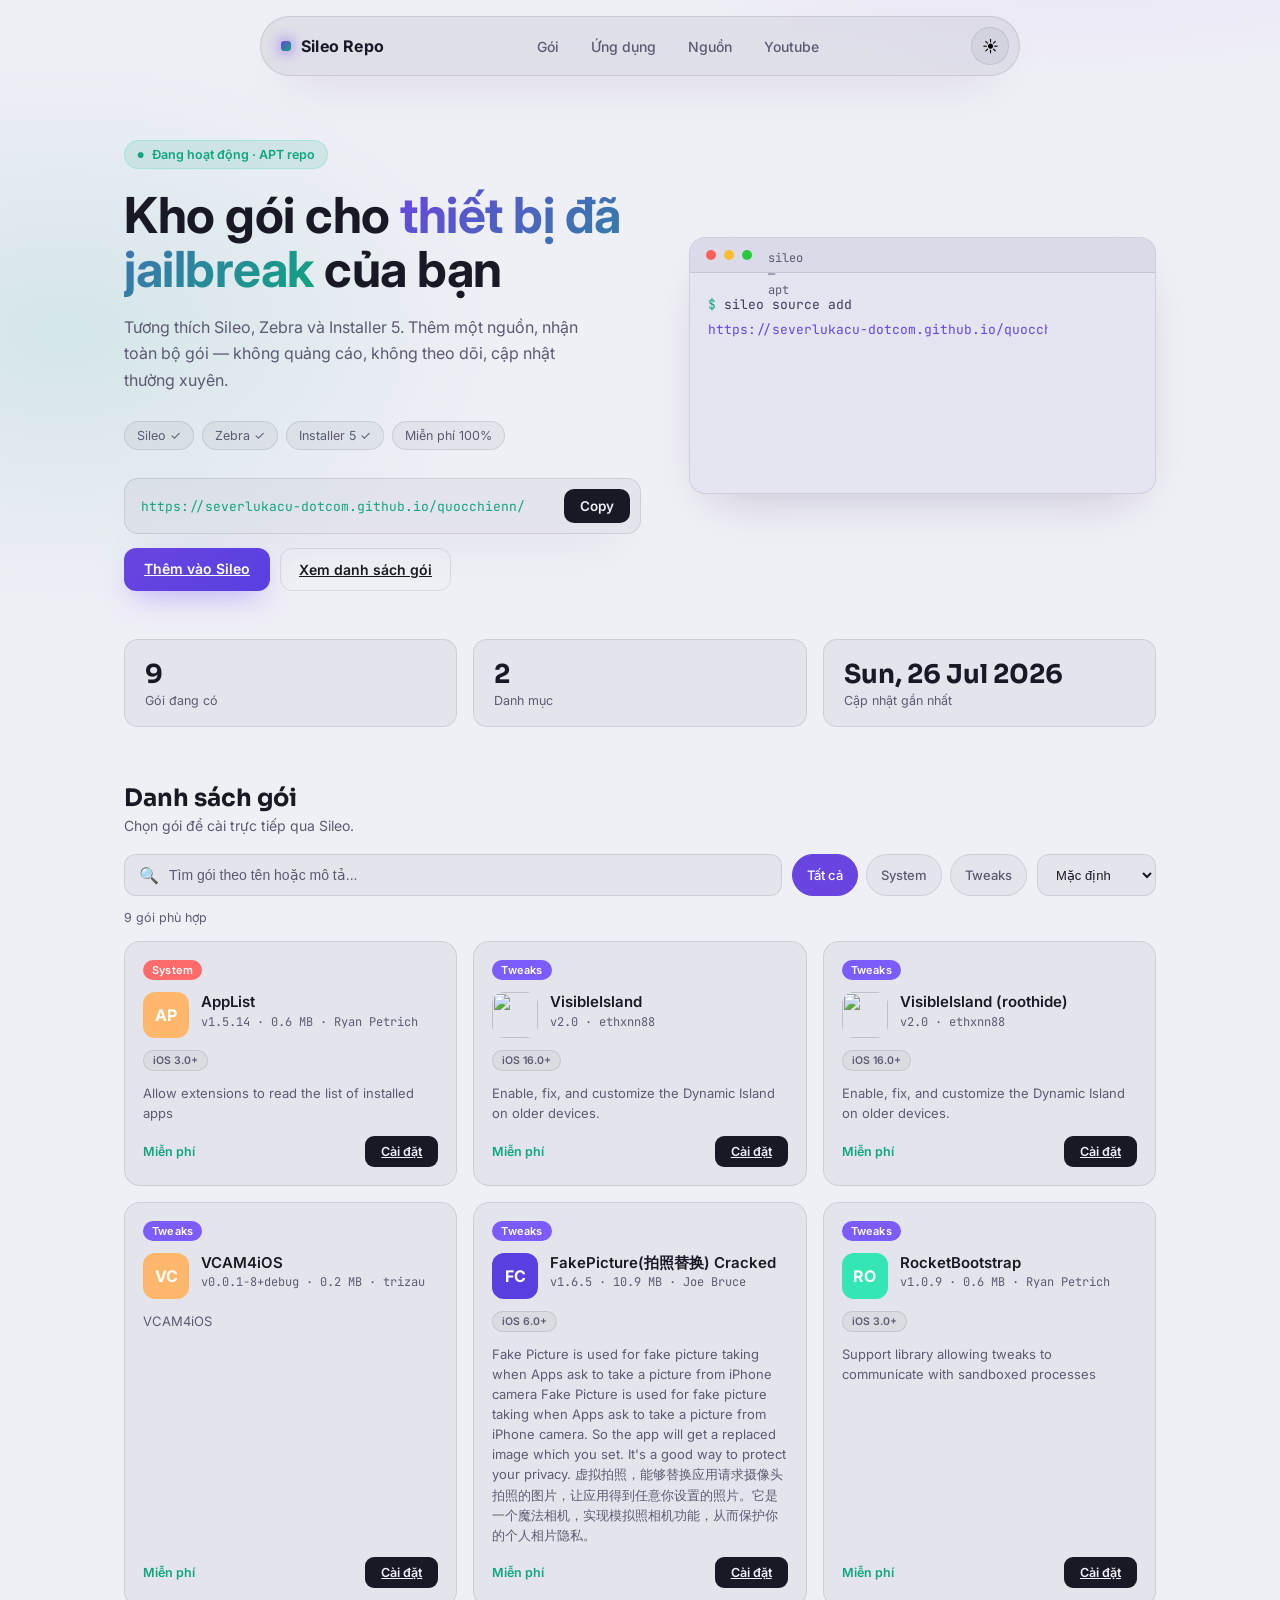
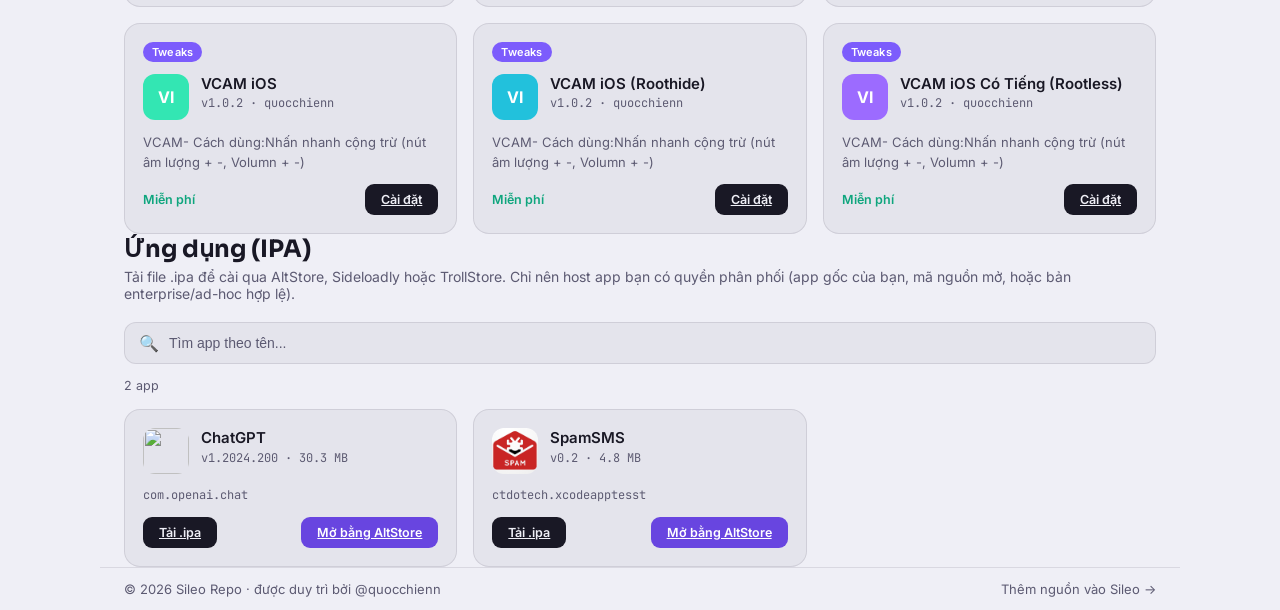
==== index.html @ e4054a84 "Update index.html" ====
<!DOCTYPE html>
<html lang="vi">
<head>
<meta charset="UTF-8">
<meta name="viewport" content="width=device-width, initial-scale=1.0">
<title>Sileo Repo — Kho gói cho thiết bị jailbreak</title>
<meta name="description" content="Kho gói APT hiện đại cho Sileo, Zebra và Installer 5.">
<link rel="icon" href="data:image/svg+xml,%3Csvg xmlns='http://www.w3.org/2000/svg' viewBox='0 0 100 100'%3E%3Cdefs%3E%3ClinearGradient id='g' x1='0' y1='0' x2='1' y2='1'%3E%3Cstop offset='0' stop-color='%237C5CFC'/%3E%3Cstop offset='1' stop-color='%2333E6B3'/%3E%3C/linearGradient%3E%3C/defs%3E%3Crect width='100' height='100' rx='24' fill='%230A0B14'/%3E%3Crect x='30' y='30' width='40' height='40' rx='10' fill='url(%23g)'/%3E%3C/svg%3E">
<link rel="preconnect" href="https://fonts.googleapis.com">
<link rel="preconnect" href="https://fonts.gstatic.com" crossorigin>
<link href="https://fonts.googleapis.com/css2?family=Sora:wght@500;600;700;800&family=Inter:wght@400;500;600&family=JetBrains+Mono:wght@400;500;600&display=swap" rel="stylesheet">
<link rel="stylesheet" href="css/style.css">
</head>
<body>

<div class="nav-wrap">
  <nav class="pill">
    <div class="brand"><span class="dot"></span> Sileo Repo</div>
    <div class="nav-links">
      <a href="#packages-list">Gói</a>
      <a href="#apps-list">Ứng dụng</a>
      <a href="#source-url-section">Nguồn</a>
      <a href="https://youtube.com/@quocchienn?si=dKeE3J01O6z8irh7" target="_blank" rel="noopener">Youtube</a>
    </div>
    <div class="nav-actions">
      <button id="theme-toggle" aria-label="Chuyển giao diện sáng / tối">🌙</button>
      <button id="menu-toggle" aria-label="Mở menu" aria-expanded="false">☰</button>
    </div>
  </nav>
</div>
<nav class="mobile-menu" id="mobile-menu">
  <a href="#packages-list">Gói</a>
  <a href="#apps-list">Ứng dụng</a>
  <a href="#source-url-section">Nguồn</a>
  <a href="https://youtube.com/@quocchienn?si=dKeE3J01O6z8irh7" target="_blank" rel="noopener">Youtube</a>
</nav>

<main class="container">

  <section class="hero">
    <div>
      <span class="eyebrow">Đang hoạt động · APT repo</span>
      <h2 class="headline">Kho gói cho <span class="accent">thiết bị đã jailbreak</span> của bạn</h2>
      <p class="lede">Tương thích Sileo, Zebra và Installer 5. Thêm một nguồn, nhận toàn bộ gói — không quảng cáo, không theo dõi, cập nhật thường xuyên.</p>
      <div class="badges">
        <span class="badge">Sileo ✓</span>
        <span class="badge">Zebra ✓</span>
        <span class="badge">Installer 5 ✓</span>
        <span class="badge">Miễn phí 100%</span>
      </div>

      <div id="source-url-section" class="source-box">
        <code id="source-url" class="mono">https://severlukacu-dotcom.github.io/quocchienn/</code>
        <button id="copy-btn">Copy</button>
      </div>
      <div class="hero-actions">
        <a class="btn-primary" href="sileo://source/https://severlukacu-dotcom.github.io/quocchienn/" id="add-source-btn">Thêm vào Sileo</a>
        <a class="btn-ghost" href="#packages-list">Xem danh sách gói</a>
      </div>
    </div>

    <div class="terminal">
      <div class="terminal-bar">
        <span class="r"></span><span class="y"></span><span class="g"></span>
        <span class="terminal-title mono">sileo — apt</span>
      </div>
      <div class="terminal-body mono" id="terminal-output"></div>
    </div>
  </section>

  <section class="stats">
    <div class="stat"><div class="num" id="stat-count">—</div><div class="lbl">Gói đang có</div></div>
    <div class="stat"><div class="num" id="stat-sections">—</div><div class="lbl">Danh mục</div></div>
    <div class="stat"><div class="num" id="stat-updated">—</div><div class="lbl">Cập nhật gần nhất</div></div>
  </section>

  <section class="packages" id="packages-list">
    <div class="section-head">
      <div>
        <h3>Danh sách gói</h3>
        <p>Chọn gói để cài trực tiếp qua Sileo.</p>
      </div>
    </div>

    <div class="toolbar">
      <div class="search-box">
        <span aria-hidden="true">🔍</span>
        <input type="text" id="search-input" placeholder="Tìm gói theo tên hoặc mô tả...">
      </div>
      <div class="filters" id="filters"></div>
      <select id="sort-select" class="sort-select" aria-label="Sắp xếp gói">
        <option value="default">Mặc định</option>
        <option value="newest">Mới nhất</option>
        <option value="name">Tên A-Z</option>
        <option value="size">Dung lượng</option>
      </select>
    </div>

    <p class="result-count" id="result-count"></p>
    <div class="package-grid" id="package-grid"></div>
  </section>

  <section class="packages" id="apps-list">
    <div class="section-head">
      <div>
        <h3>Ứng dụng (IPA)</h3>
        <p>Tải file .ipa để cài qua AltStore, Sideloadly hoặc TrollStore. Chỉ nên host app bạn có quyền phân phối (app gốc của bạn, mã nguồn mở, hoặc bản enterprise/ad-hoc hợp lệ).</p>
      </div>
    </div>

    <div class="toolbar">
      <div class="search-box">
        <span aria-hidden="true">🔍</span>
        <input type="text" id="app-search-input" placeholder="Tìm app theo tên...">
      </div>
    </div>

    <p class="result-count" id="app-result-count"></p>
    <div class="package-grid" id="app-grid"></div>
  </section>

</main>

<footer class="container">
  <p>© 2026 Sileo Repo · được duy trì bởi <a href="https://t.me/QuocChienn" target="_blank" rel="noopener">@quocchienn</a></p>
  <p><a href="sileo://source/https://severlukacu-dotcom.github.io/quocchienn/">Thêm nguồn vào Sileo →</a></p>
</footer>

<script src="https://cdnjs.cloudflare.com/ajax/libs/pako/2.1.0/pako.min.js"></script>
<script src="js/main.js"></script>
</body>
</html>
---- css/style.css ----
:root{
    --bg:#0A0B14;
    --bg-soft:#10111E;
    --glass:rgba(255,255,255,0.045);
    --glass-strong:rgba(255,255,255,0.075);
    --glass-border:rgba(255,255,255,0.09);
    --text:#F1F0F8;
    --muted:#8B8AA3;
    --accent:#7C5CFC;
    --accent-soft:rgba(124,92,252,0.16);
    --mint:#33E6B3;
    --mint-soft:rgba(51,230,179,0.14);
    --amber:#FFB86B;
    --radius:18px;
    --shadow:0 20px 60px -20px rgba(0,0,0,0.6);
  }
  html{ font-size:100%; }
  html[data-theme="light"]{
    --bg:#EFEFF6;
    --bg-soft:#E5E4F1;
    --glass:rgba(20,18,40,0.045);
    --glass-strong:rgba(20,18,40,0.07);
    --glass-border:rgba(20,18,40,0.1);
    --text:#191825;
    --muted:#5C5A72;
    --accent:#6845E0;
    --accent-soft:rgba(104,69,224,0.12);
    --mint:#0FA57E;
    --mint-soft:rgba(15,165,126,0.12);
    --shadow:0 20px 50px -24px rgba(30,20,60,0.25);
  }
  /* Follows the OS/browser color scheme automatically until the person picks a theme manually (JS then sets data-theme and this stops applying) */
  @media (prefers-color-scheme: light){
    html:not([data-theme]){
      --bg:#EFEFF6;
      --bg-soft:#E5E4F1;
      --glass:rgba(20,18,40,0.045);
      --glass-strong:rgba(20,18,40,0.07);
      --glass-border:rgba(20,18,40,0.1);
      --text:#191825;
      --muted:#5C5A72;
      --accent:#6845E0;
      --accent-soft:rgba(104,69,224,0.12);
      --mint:#0FA57E;
      --mint-soft:rgba(15,165,126,0.12);
      --shadow:0 20px 50px -24px rgba(30,20,60,0.25);
    }
  }
  *{box-sizing:border-box;}
  html{scroll-behavior:smooth;}
  body{
    margin:0;
    background:
      radial-gradient(1000px 500px at 85% -10%, var(--accent-soft), transparent 60%),
      radial-gradient(800px 500px at 5% 15%, var(--mint-soft), transparent 55%),
      var(--bg);
    color:var(--text);
    font-family:'Inter', -apple-system, BlinkMacSystemFont, sans-serif;
    -webkit-font-smoothing:antialiased;
    transition:background .4s ease, color .3s ease;
    min-height:100vh;
  }
  .container{max-width:min(1080px, 94vw);margin:0 auto;padding:0 clamp(16px, 3vw, 24px);}
  .mono{font-family:'JetBrains Mono', monospace;}
  .display{font-family:'Sora', sans-serif;}
  a{color:inherit;}
  button{font-family:inherit;cursor:pointer;}
  ::selection{background:var(--accent);color:#fff;}

  /* ---------- Nav ---------- */
  .nav-wrap{
    position:sticky; top:16px; z-index:50;
    display:flex; justify-content:center;
    padding:0 16px; margin-bottom:8px;
  }
  nav.pill{
    width:100%; max-width:760px;
    display:flex; align-items:center; justify-content:space-between;
    gap:12px; padding:10px 10px 10px 20px;
    background:var(--glass-strong);
    border:1px solid var(--glass-border);
    border-radius:999px;
    backdrop-filter:blur(18px) saturate(140%);
    -webkit-backdrop-filter:blur(18px) saturate(140%);
    box-shadow:var(--shadow);
  }
  .brand{display:flex;align-items:center;gap:10px;font-weight:700;letter-spacing:.2px;}
  .brand .dot{
    width:10px;height:10px;border-radius:3px;
    background:linear-gradient(135deg,var(--accent),var(--mint));
    box-shadow:0 0 14px var(--accent);
  }
  .nav-links{display:flex;align-items:center;gap:4px;}
  .nav-links a{
    padding:8px 14px;border-radius:999px;font-size:14px;font-weight:500;
    color:var(--muted); text-decoration:none; transition:.2s;
  }
  .nav-links a:hover{color:var(--text); background:var(--glass);}
  #theme-toggle{
    width:38px;height:38px;border-radius:50%;
    border:1px solid var(--glass-border);
    background:var(--glass);
    display:flex;align-items:center;justify-content:center;
    font-size:16px; transition:.2s;
  }
  #theme-toggle:hover{background:var(--glass-strong);}
  .nav-actions{display:flex; align-items:center; gap:8px;}
  .nav-wrap.scrolled nav.pill{ box-shadow:0 24px 50px -18px rgba(0,0,0,.55); border-color:rgba(124,92,252,.25); }

  #menu-toggle{
    display:none; width:38px;height:38px;border-radius:50%;
    border:1px solid var(--glass-border); background:var(--glass);
    align-items:center; justify-content:center; font-size:16px;
  }
  .mobile-menu{
    display:none; position:fixed; top:76px; left:16px; right:16px; z-index:49;
    background:var(--glass-strong); border:1px solid var(--glass-border);
    border-radius:16px; padding:10px; backdrop-filter:blur(18px) saturate(140%);
    box-shadow:var(--shadow); flex-direction:column; gap:2px;
  }
  .mobile-menu.open{display:flex;}
  .mobile-menu a{
    padding:12px 14px; border-radius:10px; font-size:14.5px; font-weight:500;
    color:var(--text); text-decoration:none;
  }
  .mobile-menu a:hover{background:var(--glass);}

  /* ---------- Hero ---------- */
  .hero{
    padding:clamp(40px, 8vw, 72px) 0 clamp(24px, 4vw, 40px);
    display:grid; grid-template-columns:1.05fr .95fr; gap:clamp(24px, 4vw, 48px); align-items:center;
  }
  .eyebrow{
    display:inline-flex; align-items:center; gap:8px;
    font-size:12.5px; color:var(--mint); font-weight:600;
    background:var(--mint-soft); border:1px solid rgba(51,230,179,.25);
    padding:6px 12px; border-radius:999px; margin-bottom:20px;
  }
  .eyebrow::before{content:"●"; font-size:8px;}
  h2.headline{
    font-size:clamp(2.1rem, 4vw, 3.1rem); line-height:1.08; margin:0 0 18px;
    font-weight:700; letter-spacing:-0.5px;
  }
  h2.headline .accent{
    background:linear-gradient(135deg,var(--accent),var(--mint));
    -webkit-background-clip:text; background-clip:text; color:transparent;
  }
  .lede{color:var(--muted); font-size:16px; line-height:1.65; max-width:46ch; margin:0 0 28px;}
  .badges{display:flex; gap:8px; flex-wrap:wrap; margin-bottom:28px;}
  .badge{
    font-size:12.5px; padding:6px 12px; border-radius:999px;
    background:var(--glass); border:1px solid var(--glass-border); color:var(--muted);
  }
  .source-box{
    display:flex; align-items:center; gap:10px;
    background:var(--glass); border:1px solid var(--glass-border);
    border-radius:14px; padding:10px 10px 10px 16px;
    box-shadow:var(--shadow);
  }
  #source-url{
    flex:1; font-size:13px; color:var(--mint); white-space:nowrap;
    overflow:hidden; text-overflow:ellipsis;
  }
  #copy-btn{
    background:var(--text); color:var(--bg); border:none;
    padding:9px 16px; border-radius:10px; font-size:13.5px; font-weight:600;
    transition:.2s; white-space:nowrap;
  }
  #copy-btn:hover{opacity:.85;}
  #copy-btn.copied{background:var(--mint); color:#04241a;}
  .hero-actions{display:flex; gap:10px; margin-top:14px;}
  .btn-primary{
    background:linear-gradient(135deg,var(--accent),#5A3FE0);
    color:#fff; border:none; padding:12px 20px; border-radius:12px;
    font-weight:600; font-size:14px; box-shadow:0 12px 30px -10px rgba(124,92,252,.55);
    transition:transform .2s;
  }
  .btn-primary:hover{transform:translateY(-2px);}
  .btn-ghost{
    background:transparent; border:1px solid var(--glass-border); color:var(--text);
    padding:12px 18px; border-radius:12px; font-weight:600; font-size:14px;
  }

  /* ---------- Terminal (signature element) ---------- */
  .terminal{
    background:var(--bg-soft); border:1px solid var(--glass-border);
    border-radius:16px; overflow:hidden; box-shadow:var(--shadow);
  }
  .terminal-bar{
    display:flex; align-items:center; gap:8px; padding:12px 16px;
    background:var(--glass); border-bottom:1px solid var(--glass-border);
  }
  .terminal-bar span{width:10px;height:10px;border-radius:50%;display:inline-block;}
  .terminal-bar .r{background:#FF5F57;} .terminal-bar .y{background:#FEBC2E;} .terminal-bar .g{background:#28C840;}
  .terminal-title{margin-left:8px; font-size:12px; color:var(--muted);}
  .terminal-body{
    padding:20px 18px; font-size:13px; line-height:1.9; min-height:220px;
    color:#C9C8DA;
  }
  html[data-theme="light"] .terminal-body{color:#3C3A55;}
  @media (prefers-color-scheme: light){
    html:not([data-theme]) .terminal-body{color:#3C3A55;}
  }
  .terminal-body .prompt{color:var(--mint);}
  .terminal-body .path{color:var(--accent);}
  .terminal-body .ok{color:var(--mint);}
  .terminal-body .muted-line{color:var(--muted);}
  .caret{display:inline-block; width:7px; height:14px; background:var(--mint); vertical-align:-2px; animation:blink 1s step-end infinite;}
  @keyframes blink{50%{opacity:0;}}

  /* ---------- Stats ---------- */
  .stats{
    display:grid; grid-template-columns:repeat(3,1fr); gap:16px; margin:8px 0 56px;
  }
  .stat{
    background:var(--glass); border:1px solid var(--glass-border); border-radius:14px;
    padding:18px 20px; text-align:left;
  }
  .stat .num{font-size:26px; font-weight:700; font-family:'Sora',sans-serif;}
  .stat .lbl{font-size:12.5px; color:var(--muted); margin-top:2px;}

  /* ---------- Packages ---------- */
  .section-head{display:flex; align-items:flex-end; justify-content:space-between; gap:20px; margin-bottom:20px; flex-wrap:wrap;}
  .section-head h3{font-size:clamp(20px, 2.2vw, 24px); margin:0; font-family:'Sora',sans-serif;}
  .section-head p{margin:4px 0 0; color:var(--muted); font-size:14px;}

  .toolbar{display:flex; gap:10px; margin-bottom:22px; flex-wrap:wrap;}
  .search-box{
    flex:1; min-width:220px; display:flex; align-items:center; gap:8px;
    background:var(--glass); border:1px solid var(--glass-border); border-radius:12px;
    padding:10px 14px;
  }
  .search-box input{
    border:none; background:transparent; outline:none; color:var(--text);
    font-size:14px; width:100%;
  }
  .search-box input::placeholder{color:var(--muted);}
  .filters{display:flex; gap:8px; flex-wrap:wrap;}
  .chip{
    padding:9px 14px; border-radius:999px; font-size:13px; font-weight:500;
    background:var(--glass); border:1px solid var(--glass-border); color:var(--muted);
    transition:.2s;
  }
  .chip.active{background:var(--accent); border-color:var(--accent); color:#fff;}

  .sort-select{
    background:var(--glass); border:1px solid var(--glass-border); color:var(--text);
    padding:9px 14px; border-radius:12px; font-size:13px; font-weight:500; cursor:pointer;
  }
  .sort-select:focus-visible{outline:2px solid var(--mint);}

  .pkg-compat{display:flex; gap:6px; flex-wrap:wrap;}
  .compat-badge{
    font-size:10.5px; font-weight:600; padding:3px 9px; border-radius:999px;
    background:var(--glass); border:1px solid var(--glass-border); color:var(--muted);
    white-space:nowrap;
  }
  .compat-badge.rootless{color:var(--mint); border-color:rgba(51,230,179,.3); background:var(--mint-soft);}
  .compat-badge.rootful{color:var(--amber); border-color:rgba(255,184,107,.3); background:rgba(255,184,107,.1);}
  .compat-badge.roothide{color:var(--accent); border-color:rgba(124,92,252,.3); background:var(--accent-soft);}

  .package-grid{display:grid; grid-template-columns:repeat(auto-fill, minmax(250px,1fr)); gap:16px;}
  .pkg-card{
    background:var(--glass); border:1px solid var(--glass-border); border-radius:16px;
    padding:18px; display:flex; flex-direction:column; gap:12px;
    transition:transform .2s, border-color .2s, box-shadow .2s;
  }
  .pkg-card:hover{transform:translateY(-3px); border-color:rgba(124,92,252,.4); box-shadow:0 16px 40px -18px rgba(124,92,252,.35);}
  .pkg-top{display:flex; gap:12px; align-items:flex-start;}
  .pkg-icon{
    width:46px; height:46px; border-radius:12px; flex-shrink:0;
    display:flex; align-items:center; justify-content:center;
    font-weight:700; font-size:16px; color:#fff;
  }
  .pkg-name{font-weight:600; font-size:15px; line-height:1.3;}
  .pkg-meta{font-size:12px; color:var(--muted); margin-top:2px;}
  .pkg-desc{font-size:13px; color:var(--muted); line-height:1.55; flex:1;}
  .pkg-footer{display:flex; align-items:center; justify-content:space-between; margin-top:auto;}
  .pkg-price{font-size:12.5px; color:var(--mint); font-weight:600;}
  .pkg-get{
    background:var(--text); color:var(--bg); border:none; padding:8px 16px;
    border-radius:9px; font-size:12.5px; font-weight:600; transition:.2s;
  }
  .pkg-get:hover{opacity:.85;}
  .empty-state{
    grid-column:1/-1; text-align:center; padding:50px 20px; color:var(--muted);
    border:1px dashed var(--glass-border); border-radius:16px;
  }

  footer{
    margin-top:70px; padding:30px 0 50px; border-top:1px solid var(--glass-border);
    color:var(--muted); font-size:13px; display:flex; justify-content:space-between; flex-wrap:wrap; gap:10px;
  }
  footer a{color:var(--muted); text-decoration:none;}
  footer a:hover{color:var(--text);}

  @media (max-width:840px){
    .hero{grid-template-columns:1fr; padding-top:40px;}
    .stats{grid-template-columns:1fr;}
    nav.pill{border-radius:20px;}
    .nav-links{display:none;}
    #menu-toggle{display:flex;}
  }
  @media (prefers-reduced-motion: reduce){
    .caret{animation:none;}
    .pkg-card, .btn-primary{transition:none;}
    .pkg-card{animation:none !important; opacity:1 !important; transform:none !important;}
  }
  :focus-visible{outline:2px solid var(--mint); outline-offset:2px;}

  /* ---------- Card entrance + category chip ---------- */
  .pkg-card{ opacity:0; transform:translateY(14px); animation:pkgIn .5s ease forwards; }
  @keyframes pkgIn{ to{ opacity:1; transform:translateY(0); } }
  .pkg-section-chip{
    align-self:flex-start; font-size:11px; font-weight:600; padding:3px 9px;
    border-radius:999px; color:#fff; letter-spacing:.2px;
  }

  /* ---------- Skeleton loader ---------- */
  .skeleton-card{
    background:var(--glass); border:1px solid var(--glass-border); border-radius:16px;
    padding:18px; display:flex; flex-direction:column; gap:12px; overflow:hidden; position:relative;
  }
  .skeleton-line, .skeleton-icon{
    background:linear-gradient(90deg, var(--glass) 25%, var(--glass-strong) 50%, var(--glass) 75%);
    background-size:200% 100%; animation:shimmer 1.4s ease-in-out infinite; border-radius:8px;
  }
  .skeleton-icon{width:46px; height:46px; border-radius:12px;}
  .skeleton-line.title{height:14px; width:70%;}
  .skeleton-line.meta{height:10px; width:50%;}
  .skeleton-line.desc{height:11px; width:100%;}
  .skeleton-line.desc.short{width:65%;}
  @keyframes shimmer{ 0%{background-position:200% 0;} 100%{background-position:-200% 0;} }
  @media (prefers-reduced-motion: reduce){ .skeleton-line, .skeleton-icon{animation:none;} }

  /* ---------- Result count ---------- */
  .result-count{font-size:12.5px; color:var(--muted); margin:-8px 0 16px;}
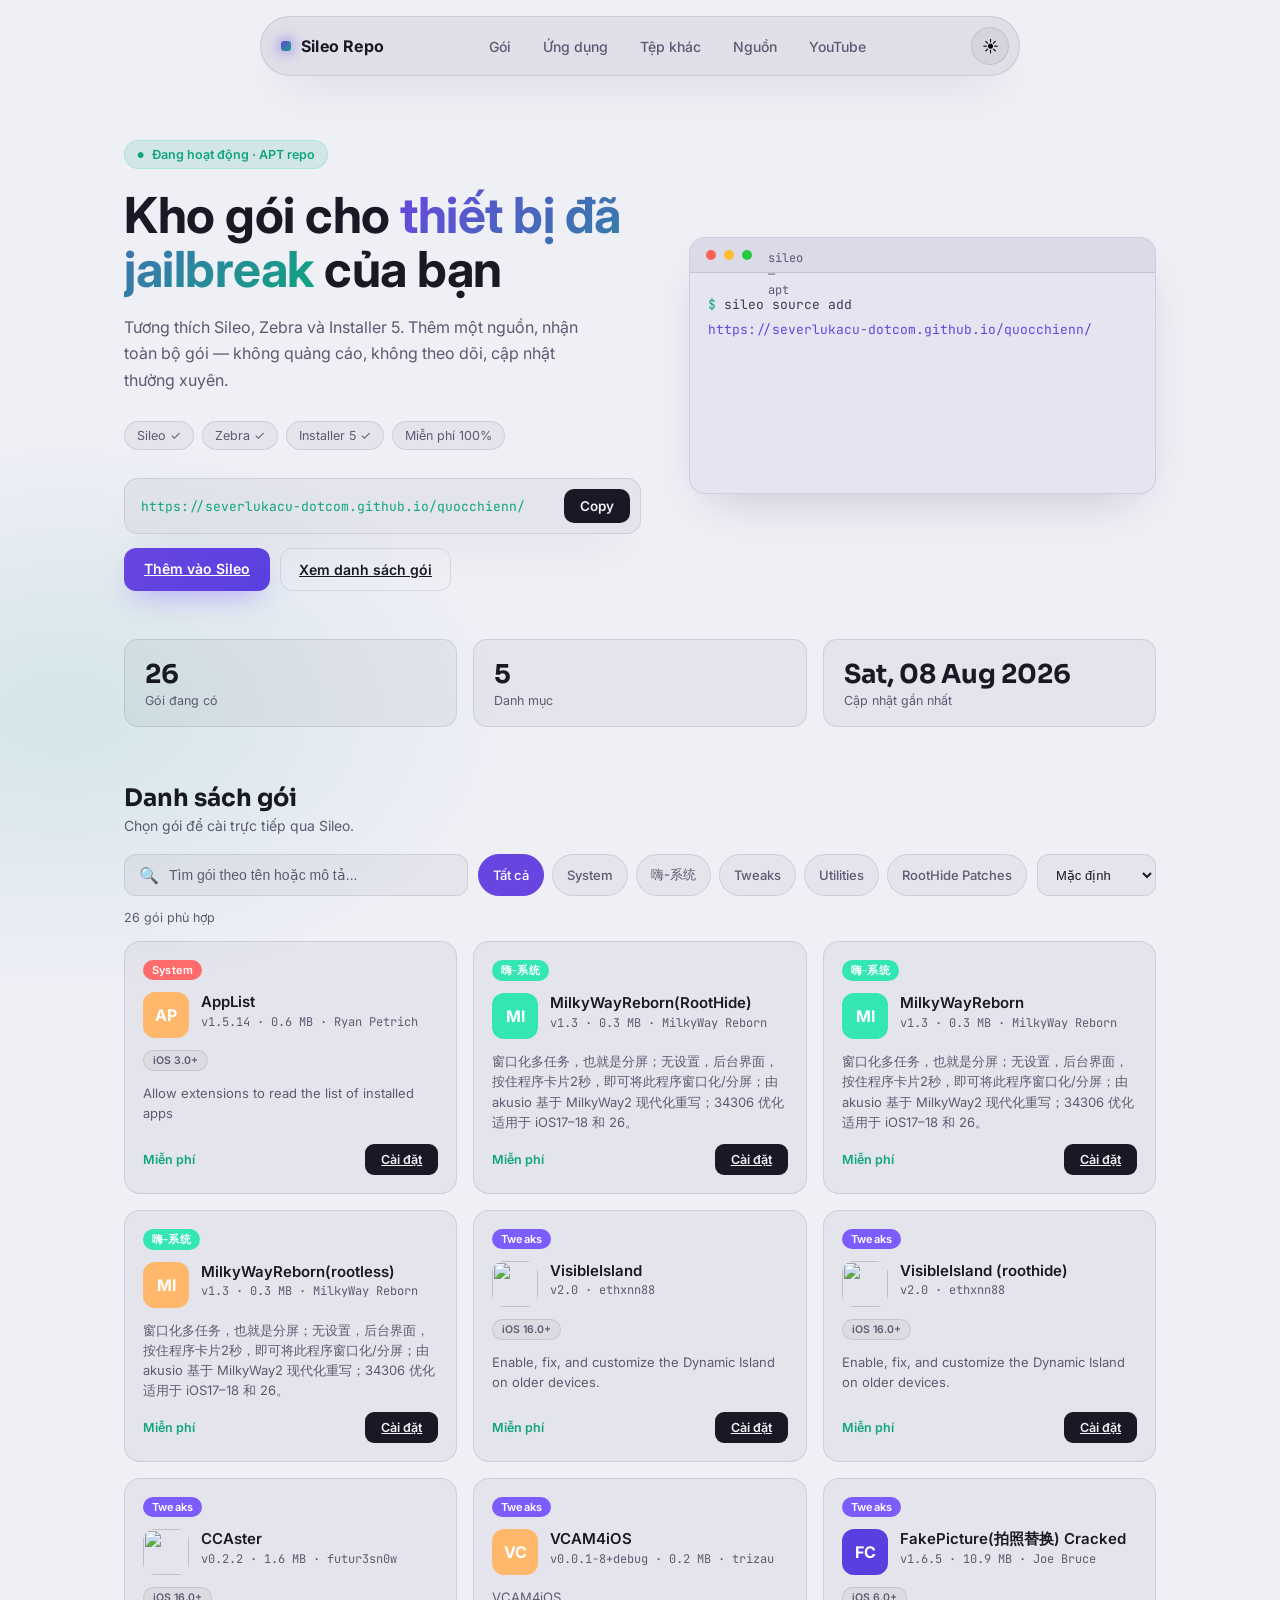
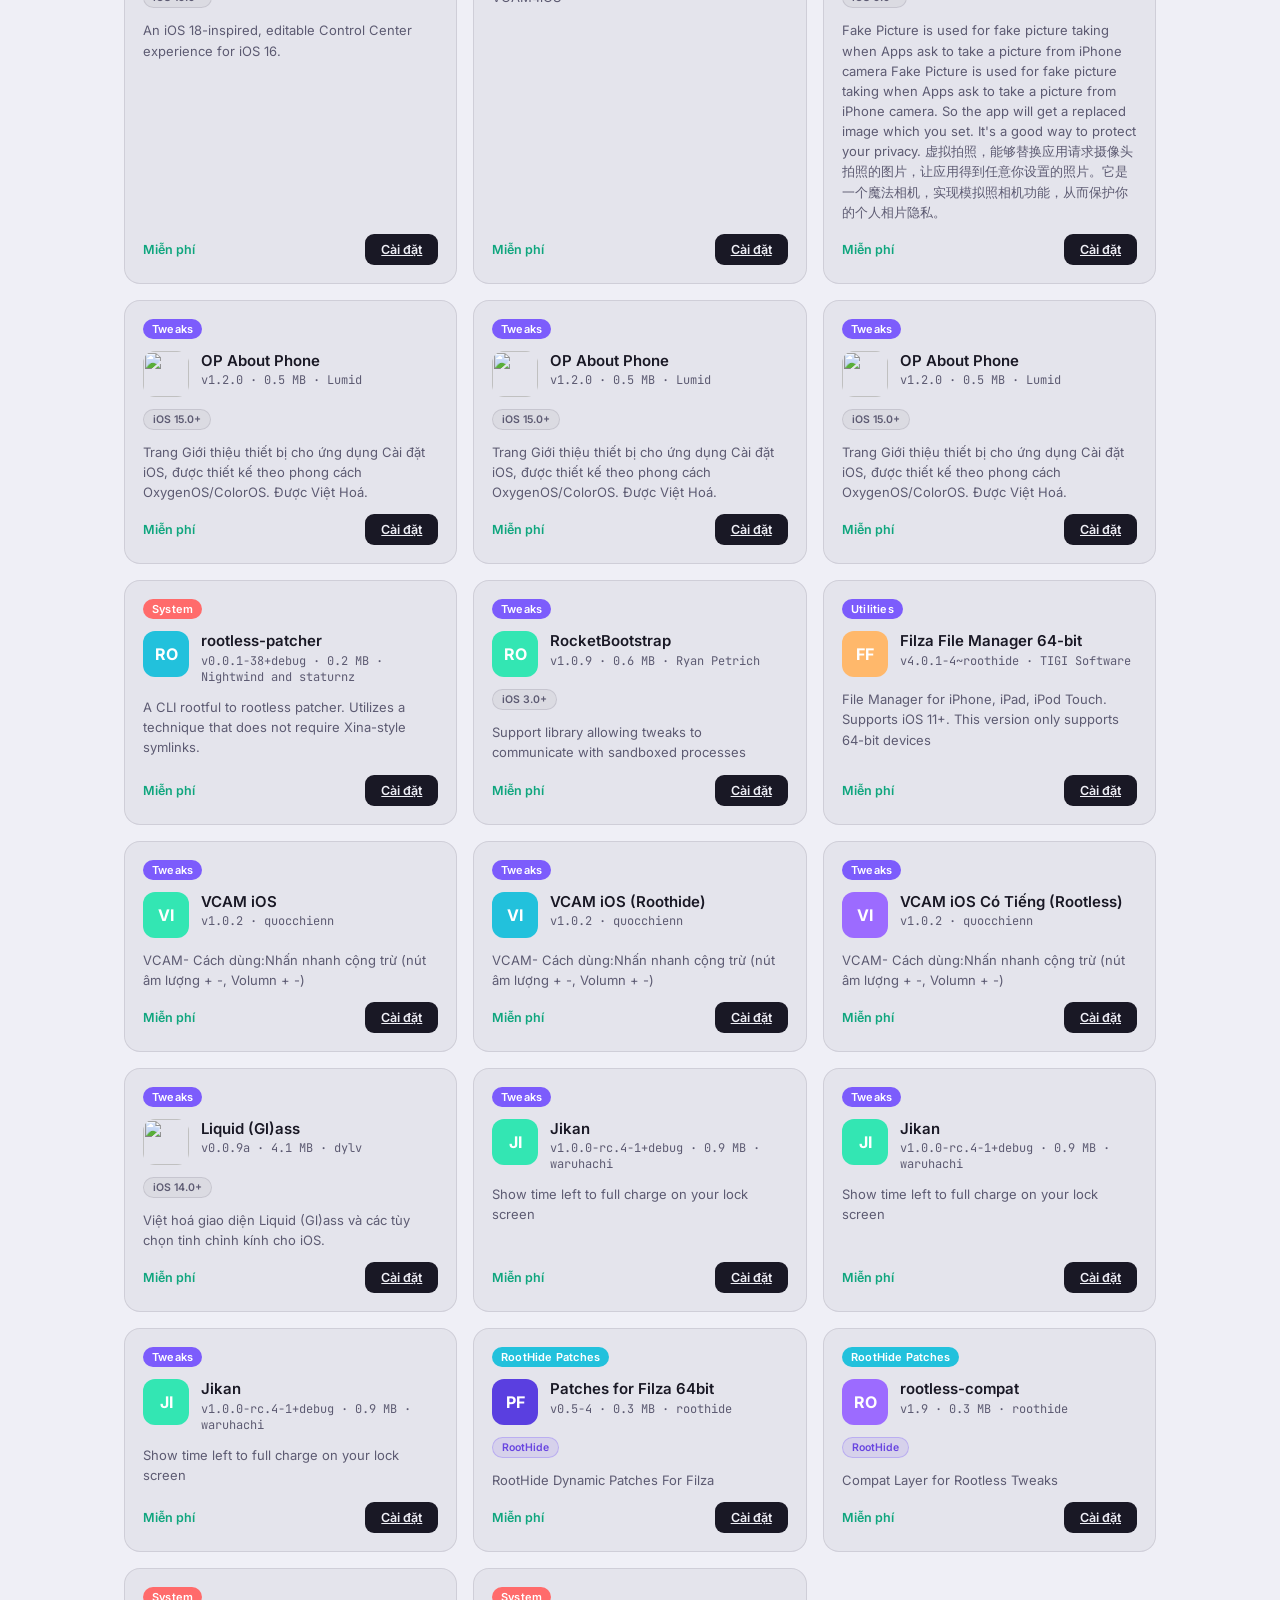
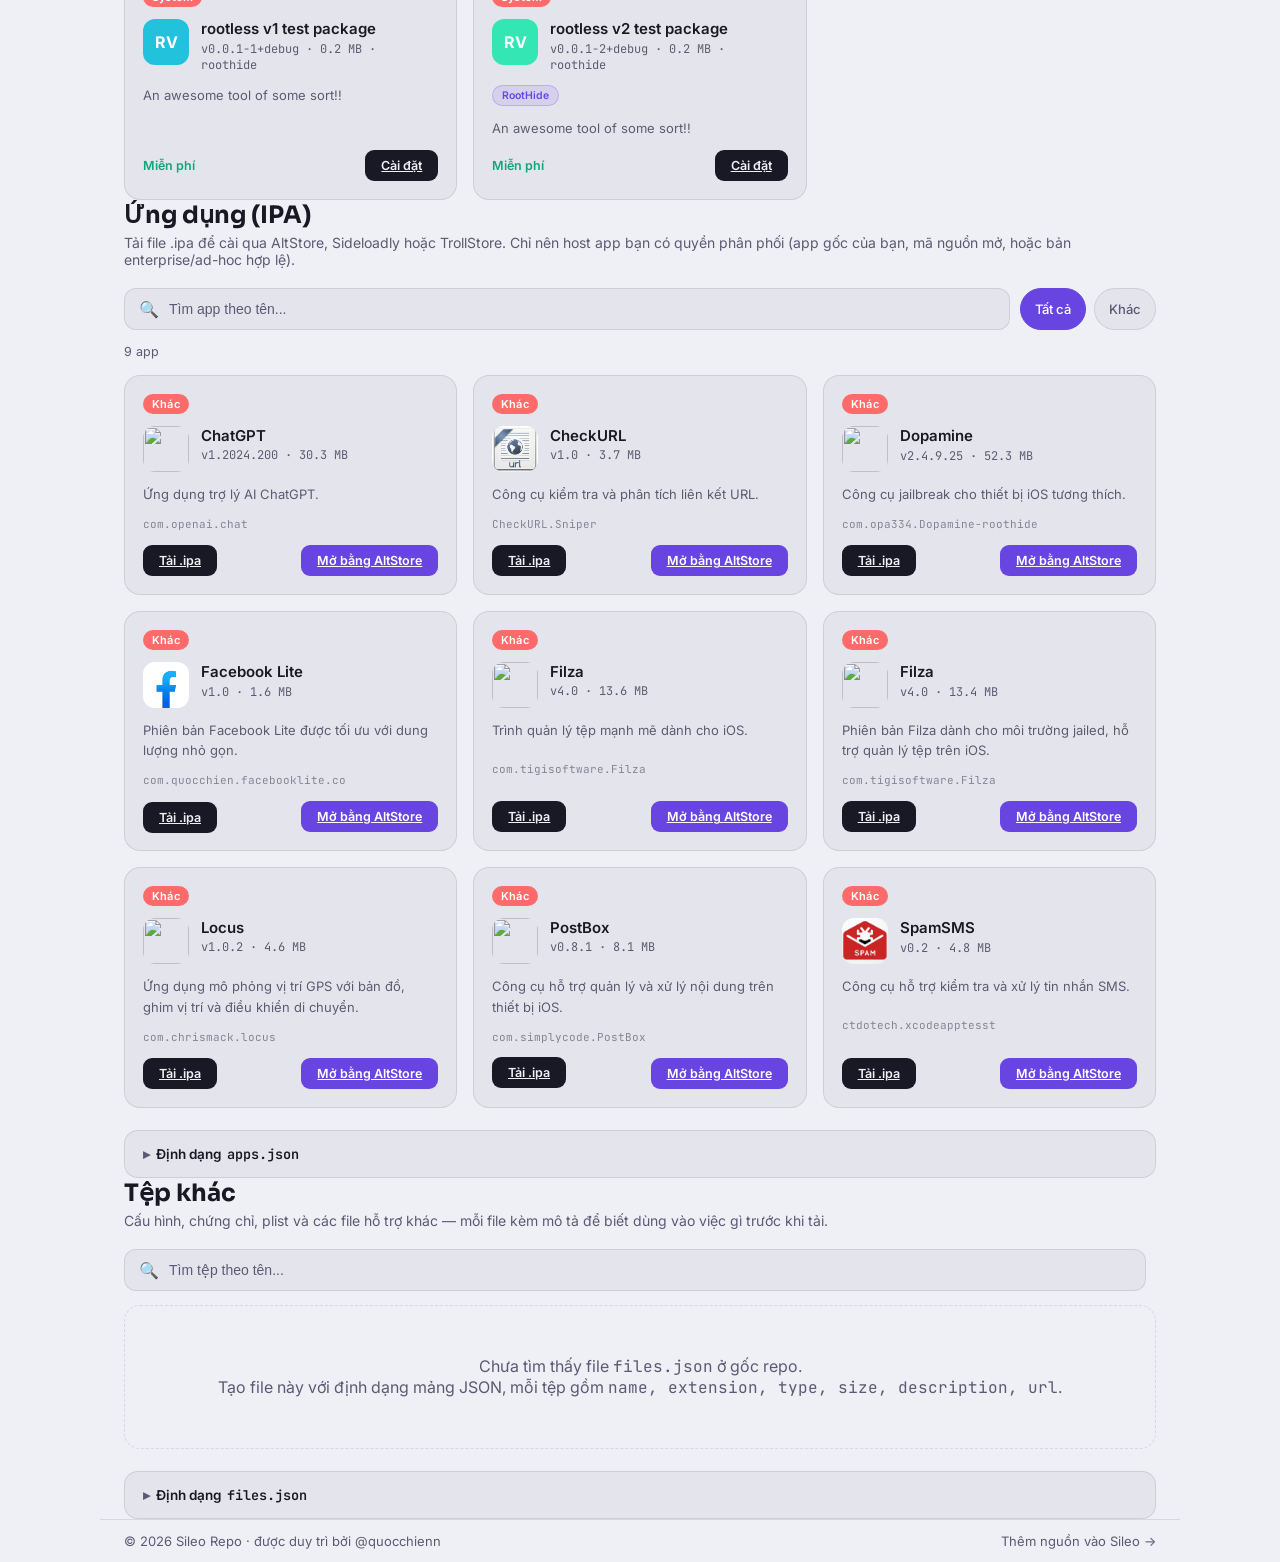
==== commit 51214407: "Update index.html" ====
--- a/index.html
+++ b/index.html
@@ -19,8 +19,9 @@
     <div class="nav-links">
       <a href="#packages-list">Gói</a>
       <a href="#apps-list">Ứng dụng</a>
+      <a href="#files-list">Tệp khác</a>
       <a href="#source-url-section">Nguồn</a>
-      <a href="https://youtube.com/@quocchienn?si=dKeE3J01O6z8irh7" target="_blank" rel="noopener">Youtube</a>
+      <a href="https://youtube.com/@quocchienn?si=WeDy0l4Nu4A_HMe1" target="_blank" rel="noopener">YouTube</a>
     </div>
     <div class="nav-actions">
       <button id="theme-toggle" aria-label="Chuyển giao diện sáng / tối">🌙</button>
@@ -31,8 +32,9 @@
 <nav class="mobile-menu" id="mobile-menu">
   <a href="#packages-list">Gói</a>
   <a href="#apps-list">Ứng dụng</a>
+  <a href="#files-list">Tệp khác</a>
   <a href="#source-url-section">Nguồn</a>
-  <a href="https://youtube.com/@quocchienn?si=dKeE3J01O6z8irh7" target="_blank" rel="noopener">Youtube</a>
+  <a href="https://youtube.com/@quocchienn?si=WeDy0l4Nu4A_HMe1" target="_blank" rel="noopener">YouTube</a>
 </nav>
 
 <main class="container">
@@ -113,10 +115,61 @@
         <span aria-hidden="true">🔍</span>
         <input type="text" id="app-search-input" placeholder="Tìm app theo tên...">
       </div>
+      <div class="filters" id="app-filters"></div>
     </div>
 
     <p class="result-count" id="app-result-count"></p>
     <div class="package-grid" id="app-grid"></div>
+
+    <details class="schema-help">
+      <summary>Định dạng <code class="mono">apps.json</code></summary>
+      <p>Mỗi app trong mảng JSON gồm các field sau:</p>
+      <pre class="mono schema-block">{
+  "name": "Tên app",
+  "bundleId": "com.example.app",
+  "version": "1.0.0",
+  "size": "45.0 MB",
+  "category": "Tiện ích",
+  "description": "Mô tả ngắn về chức năng của app.",
+  "icon": "icons/com.example.app.png",
+  "url": "ipa/App.ipa"
+}</pre>
+      <p><code class="mono">category</code> và <code class="mono">description</code> là 2 field mới — dùng để nhóm app theo danh mục (hiện thành chip lọc phía trên) và hiển thị mô tả ngắn trên từng thẻ. <code class="mono">generate_apps_json.py</code> tự điền sẵn 2 field này rỗng vì IPA không chứa sẵn thông tin đó — bạn cần tự điền tay sau khi script chạy xong.</p>
+    </details>
+  </section>
+
+  <section class="packages" id="files-list">
+    <div class="section-head">
+      <div>
+        <h3>Tệp khác</h3>
+        <p>Cấu hình, chứng chỉ, plist và các file hỗ trợ khác — mỗi file kèm mô tả để biết dùng vào việc gì trước khi tải.</p>
+      </div>
+    </div>
+
+    <div class="toolbar">
+      <div class="search-box">
+        <span aria-hidden="true">🔍</span>
+        <input type="text" id="file-search-input" placeholder="Tìm tệp theo tên...">
+      </div>
+      <div class="filters" id="file-filters"></div>
+    </div>
+
+    <p class="result-count" id="file-result-count"></p>
+    <div class="package-grid" id="file-grid"></div>
+
+    <details class="schema-help">
+      <summary>Định dạng <code class="mono">files.json</code></summary>
+      <p>Mỗi tệp trong mảng JSON gồm các field sau:</p>
+      <pre class="mono schema-block">{
+  "name": "Tên tệp hiển thị",
+  "extension": "mobileconfig",
+  "type": "Cấu hình",
+  "size": "4 KB",
+  "description": "Mô tả dùng để làm gì, khi nào cần dùng.",
+  "url": "files/example.mobileconfig"
+}</pre>
+      <p><code class="mono">type</code> dùng để nhóm thành chip lọc phía trên (VD: Cấu hình, Chứng chỉ, Plist, Nén...). <code class="mono">extension</code> hiện thành badge màu trên góc thẻ thay cho icon app. Không có script tự sinh cho mục này — bạn tự viết tay <code class="mono">files.json</code> vì đây là file linh tinh, không có metadata chuẩn để đọc tự động như IPA/deb.</p>
+    </details>
   </section>
 
 </main>
--- a/css/style.css
+++ b/css/style.css
@@ -1,4 +1,4 @@
-:root{
+  :root{
     --bg:#0A0B14;
     --bg-soft:#10111E;
     --glass:rgba(255,255,255,0.045);
@@ -287,6 +287,27 @@
     border:1px dashed var(--glass-border); border-radius:16px;
   }
 
+  .schema-help{
+    margin-top:22px; border:1px solid var(--glass-border); border-radius:14px;
+    padding:14px 18px; background:var(--glass);
+  }
+  .schema-help summary{
+    cursor:pointer; font-size:13.5px; font-weight:600; color:var(--text);
+    list-style:none; display:flex; align-items:center; gap:6px;
+  }
+  .schema-help summary::before{ content:"▸"; color:var(--muted); transition:transform .2s; }
+  .schema-help[open] summary::before{ transform:rotate(90deg); }
+  .schema-help summary::-webkit-details-marker{ display:none; }
+  .schema-help p{ font-size:13px; color:var(--muted); line-height:1.6; }
+  .schema-block{
+    background:var(--bg-soft); border:1px solid var(--glass-border); border-radius:10px;
+    padding:14px 16px; font-size:12px; line-height:1.7; overflow-x:auto; color:#C9C8DA;
+  }
+  html[data-theme="light"] .schema-block{ color:#3C3A55; }
+  @media (prefers-color-scheme: light){
+    html:not([data-theme]) .schema-block{ color:#3C3A55; }
+  }
+
   footer{
     margin-top:70px; padding:30px 0 50px; border-top:1px solid var(--glass-border);
     color:var(--muted); font-size:13px; display:flex; justify-content:space-between; flex-wrap:wrap; gap:10px;
@@ -335,3 +356,11 @@
 
   /* ---------- Result count ---------- */
   .result-count{font-size:12.5px; color:var(--muted); margin:-8px 0 16px;}
+
+  /* ---------- File type badge (Files section) ---------- */
+  .file-badge{
+    width:46px; height:46px; border-radius:12px; flex-shrink:0;
+    display:flex; align-items:center; justify-content:center;
+    font-weight:700; font-size:10.5px; color:#fff; letter-spacing:.3px;
+    text-transform:uppercase; text-align:center; padding:2px;
+  }
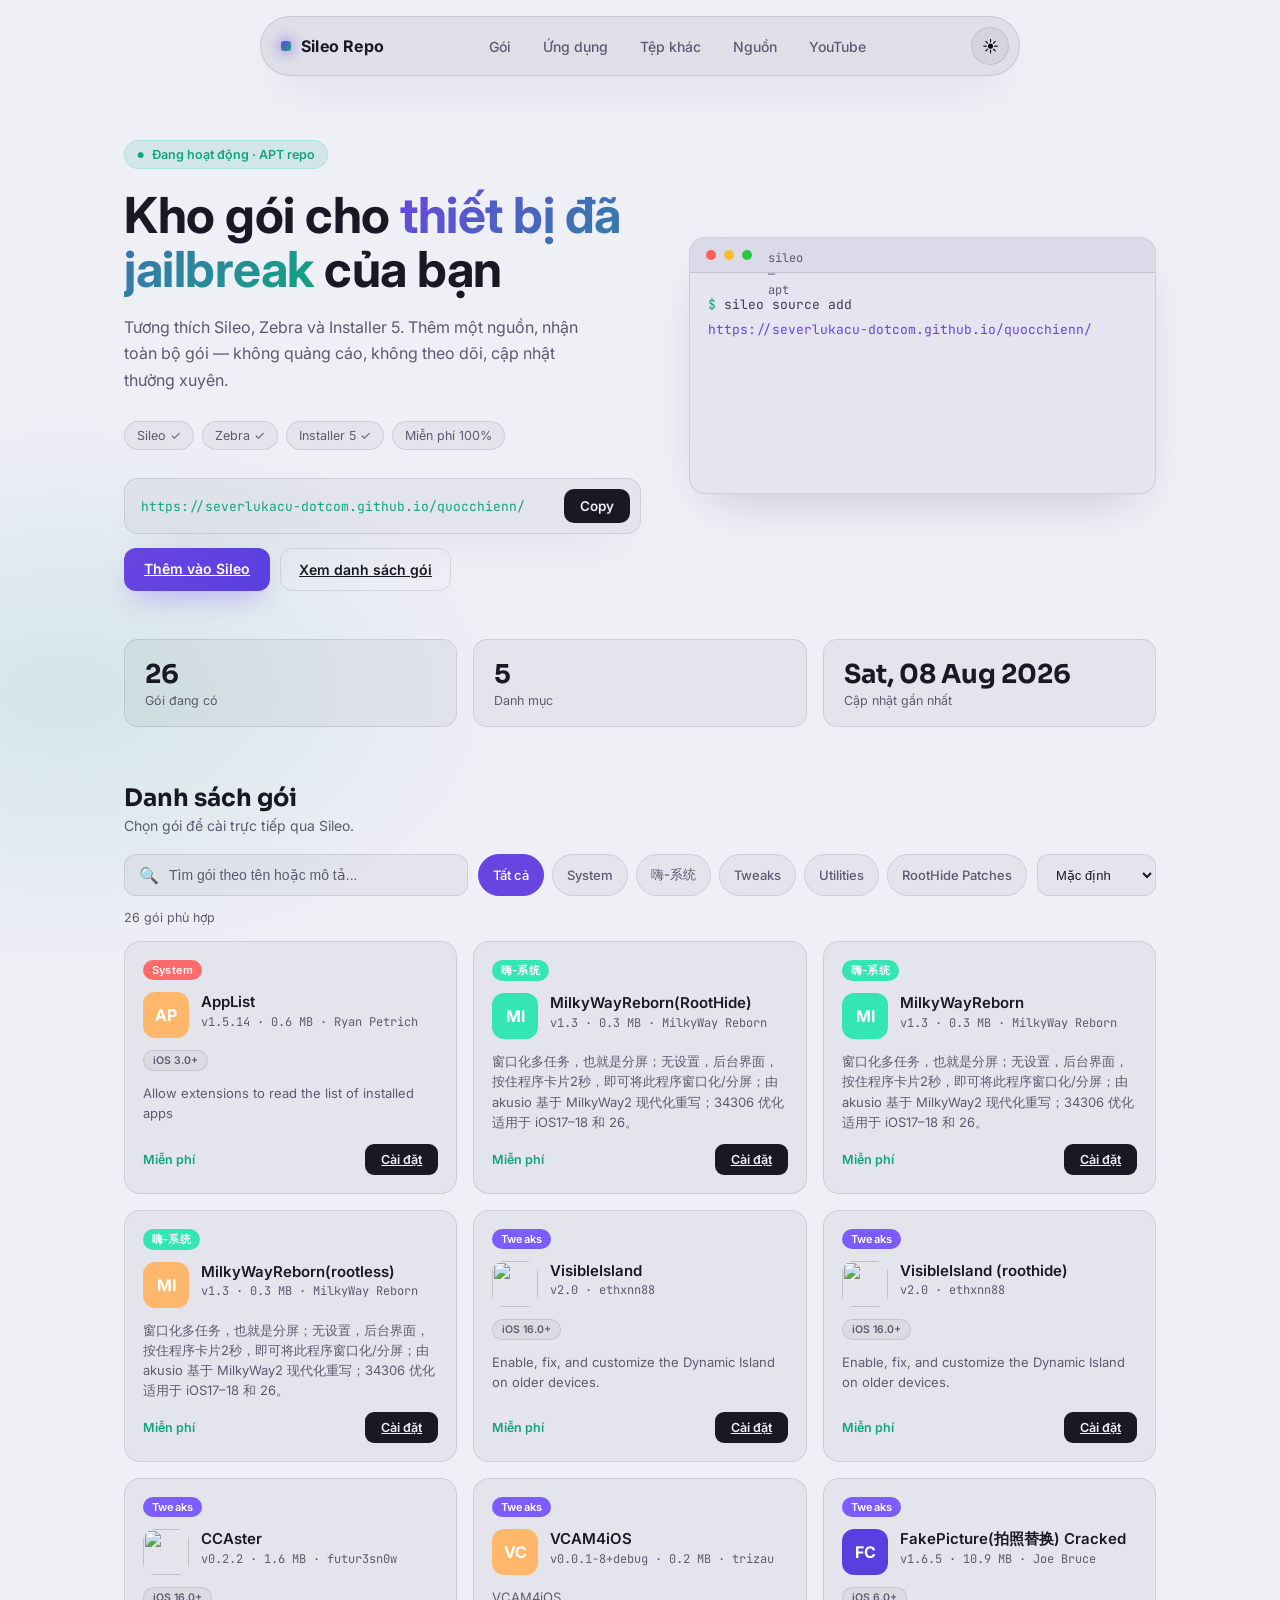
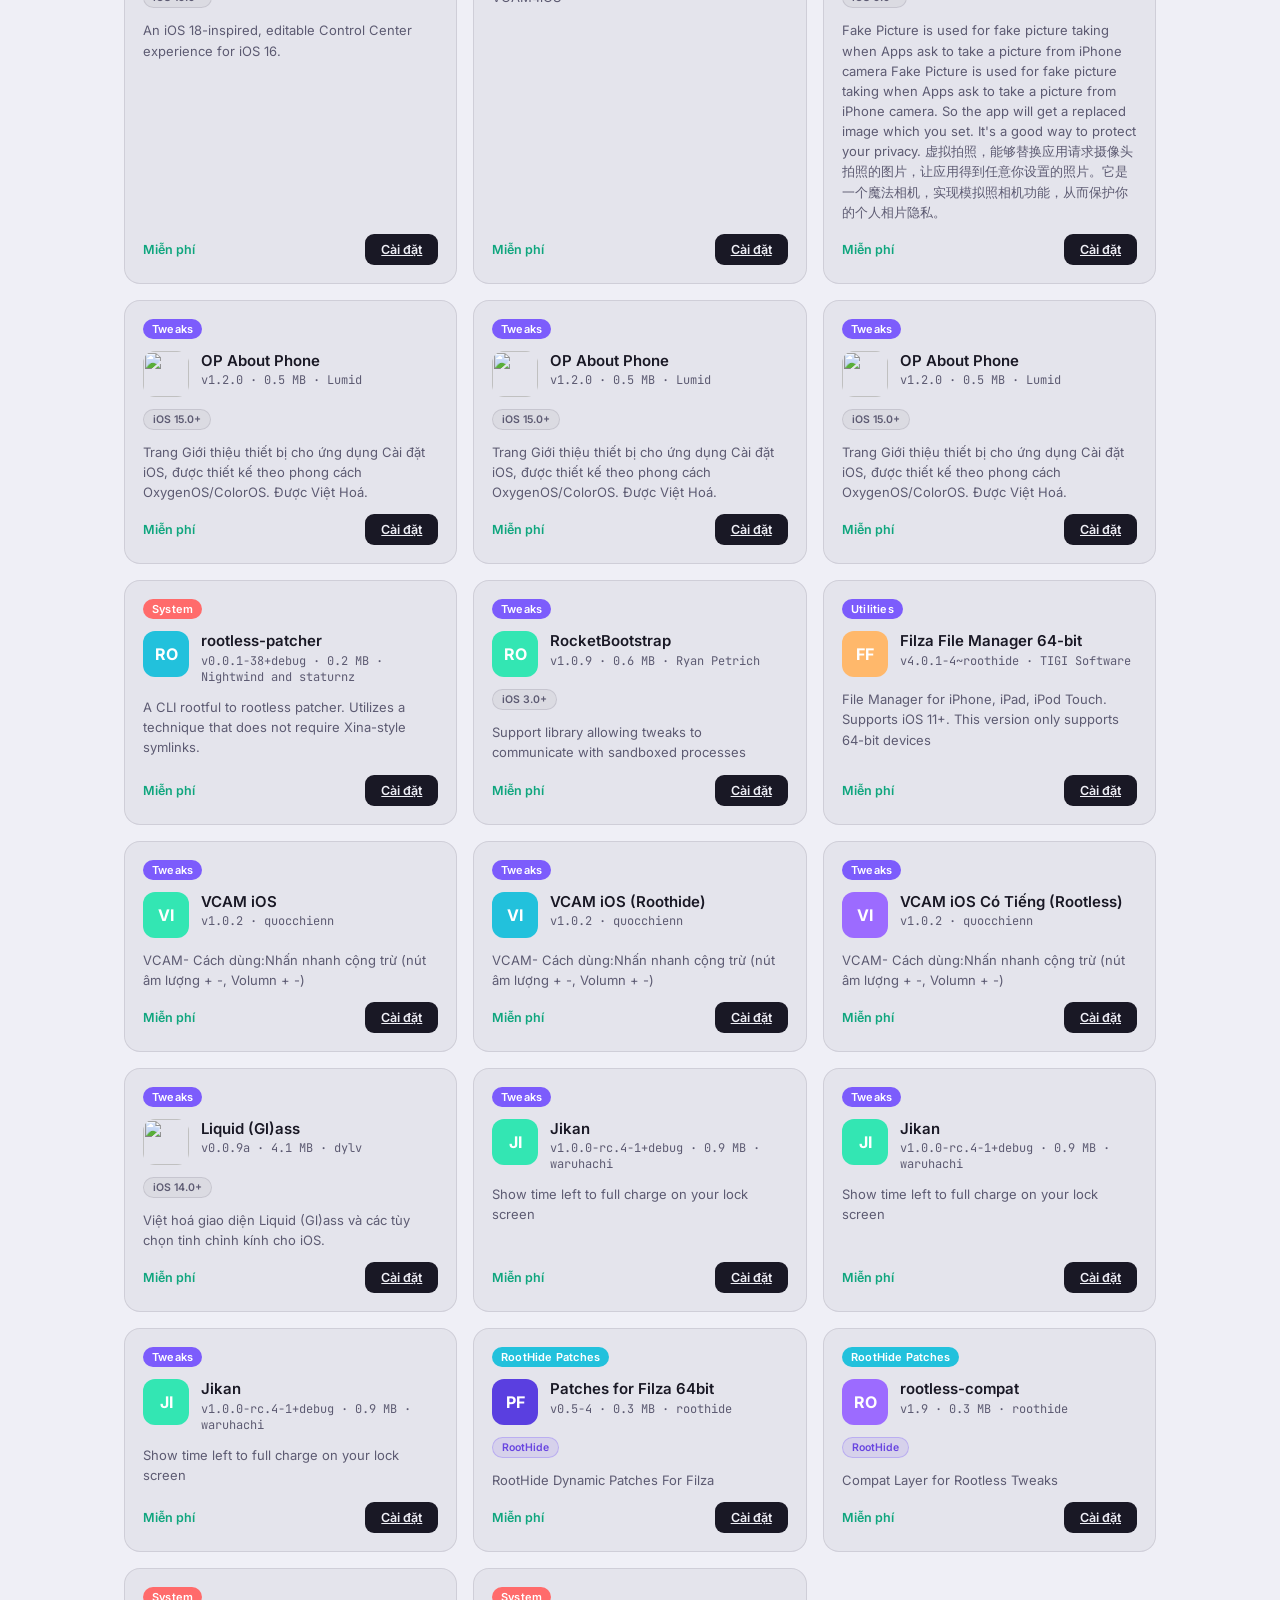
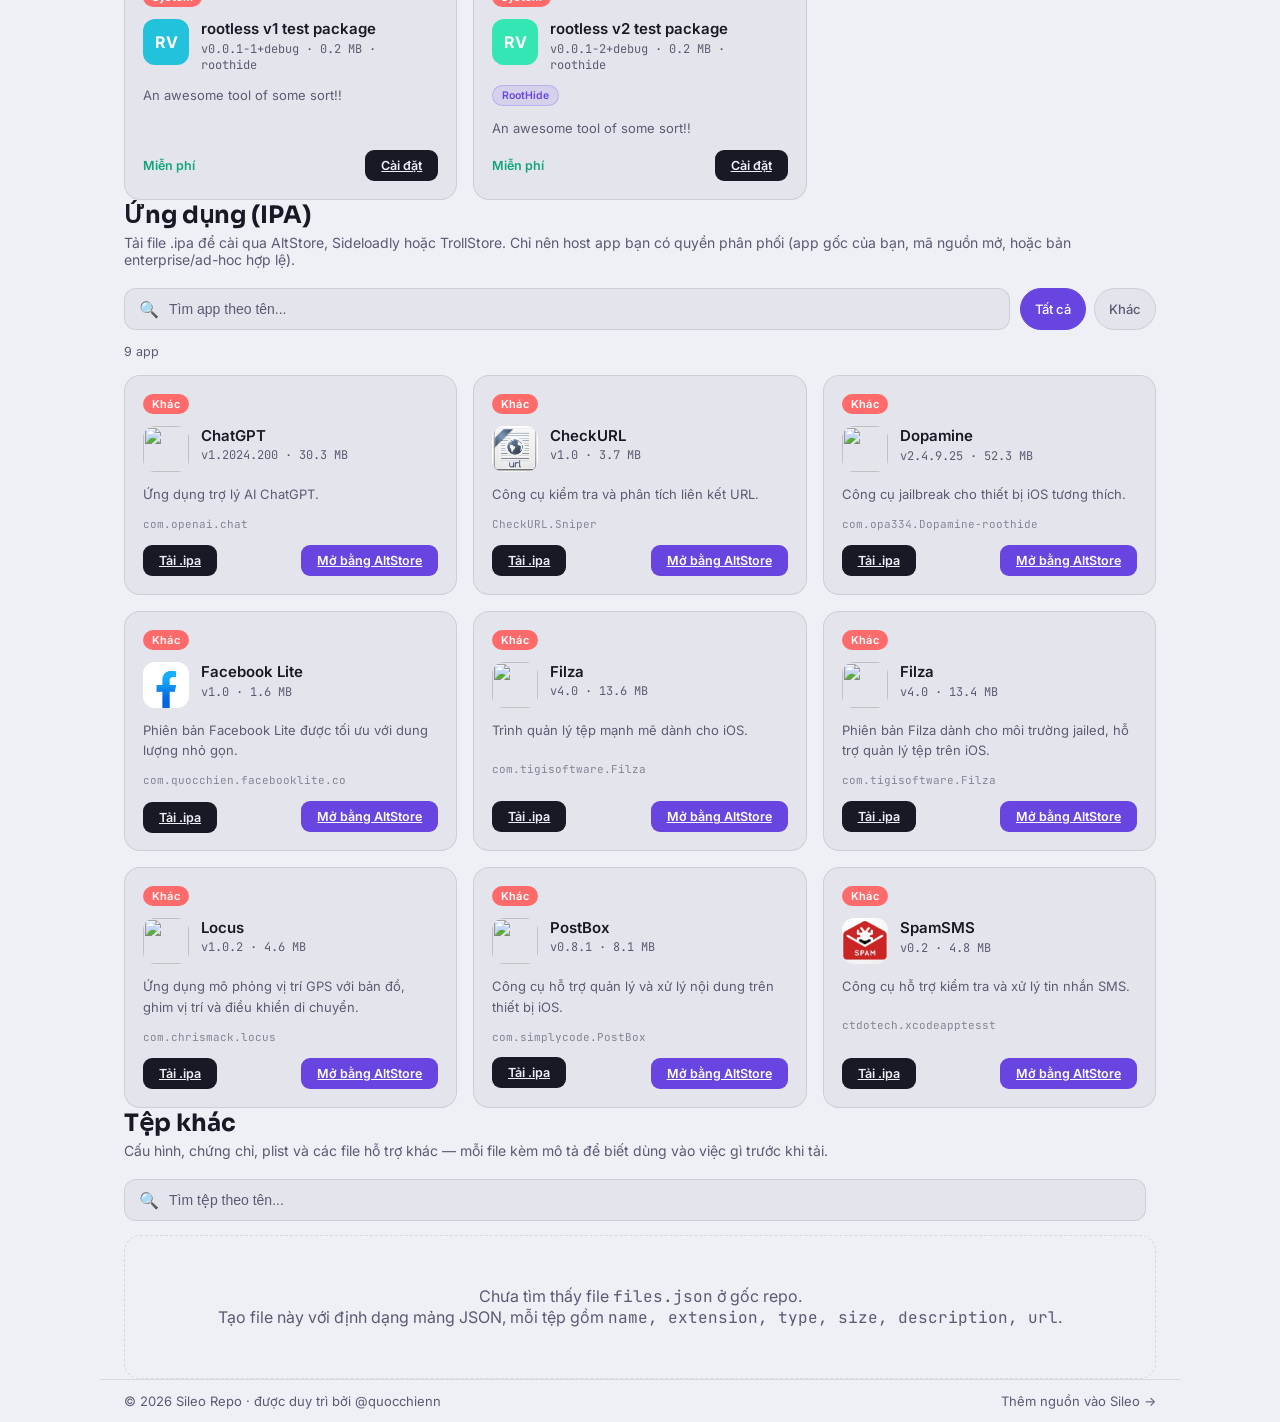
==== commit fed105e7: "Update index.html" ====
--- a/index.html
+++ b/index.html
@@ -120,22 +120,6 @@
 
     <p class="result-count" id="app-result-count"></p>
     <div class="package-grid" id="app-grid"></div>
-
-    <details class="schema-help">
-      <summary>Định dạng <code class="mono">apps.json</code></summary>
-      <p>Mỗi app trong mảng JSON gồm các field sau:</p>
-      <pre class="mono schema-block">{
-  "name": "Tên app",
-  "bundleId": "com.example.app",
-  "version": "1.0.0",
-  "size": "45.0 MB",
-  "category": "Tiện ích",
-  "description": "Mô tả ngắn về chức năng của app.",
-  "icon": "icons/com.example.app.png",
-  "url": "ipa/App.ipa"
-}</pre>
-      <p><code class="mono">category</code> và <code class="mono">description</code> là 2 field mới — dùng để nhóm app theo danh mục (hiện thành chip lọc phía trên) và hiển thị mô tả ngắn trên từng thẻ. <code class="mono">generate_apps_json.py</code> tự điền sẵn 2 field này rỗng vì IPA không chứa sẵn thông tin đó — bạn cần tự điền tay sau khi script chạy xong.</p>
-    </details>
   </section>
 
   <section class="packages" id="files-list">
@@ -156,20 +140,6 @@
 
     <p class="result-count" id="file-result-count"></p>
     <div class="package-grid" id="file-grid"></div>
-
-    <details class="schema-help">
-      <summary>Định dạng <code class="mono">files.json</code></summary>
-      <p>Mỗi tệp trong mảng JSON gồm các field sau:</p>
-      <pre class="mono schema-block">{
-  "name": "Tên tệp hiển thị",
-  "extension": "mobileconfig",
-  "type": "Cấu hình",
-  "size": "4 KB",
-  "description": "Mô tả dùng để làm gì, khi nào cần dùng.",
-  "url": "files/example.mobileconfig"
-}</pre>
-      <p><code class="mono">type</code> dùng để nhóm thành chip lọc phía trên (VD: Cấu hình, Chứng chỉ, Plist, Nén...). <code class="mono">extension</code> hiện thành badge màu trên góc thẻ thay cho icon app. Không có script tự sinh cho mục này — bạn tự viết tay <code class="mono">files.json</code> vì đây là file linh tinh, không có metadata chuẩn để đọc tự động như IPA/deb.</p>
-    </details>
   </section>
 
 </main>
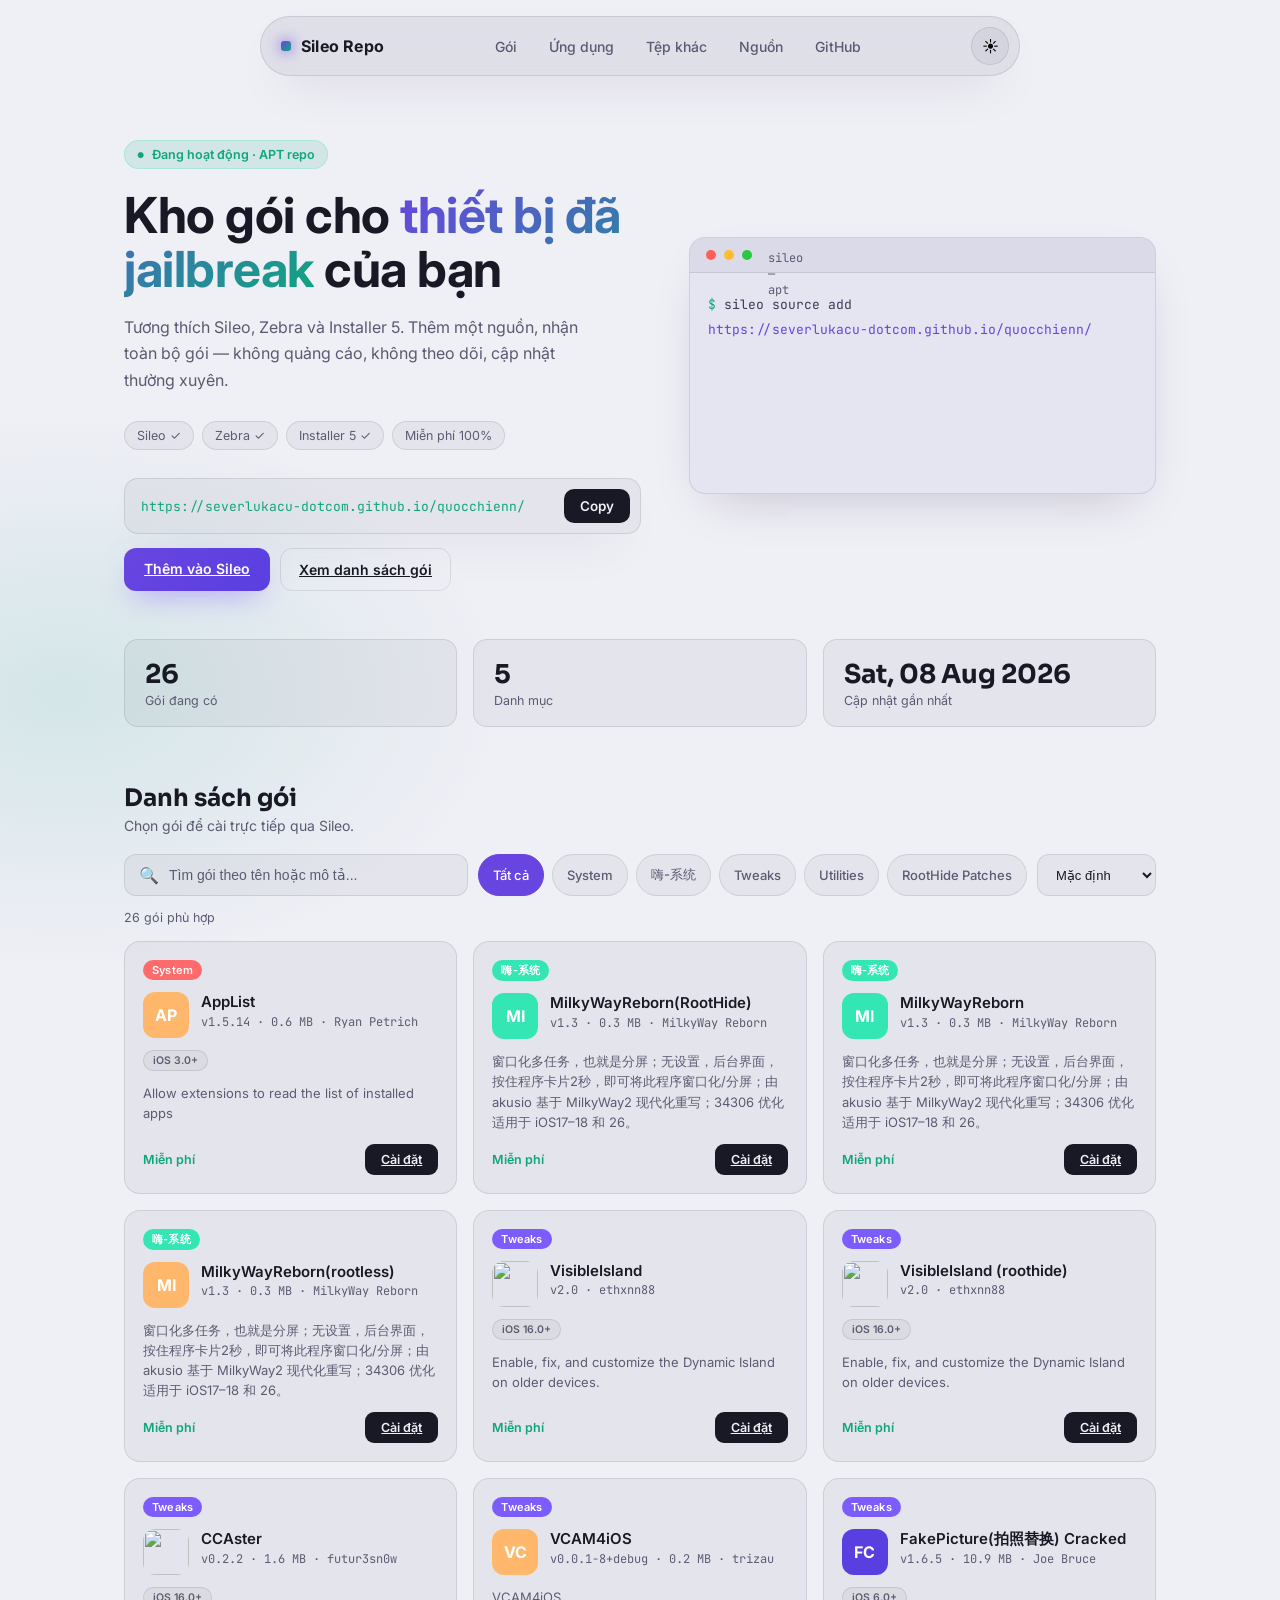
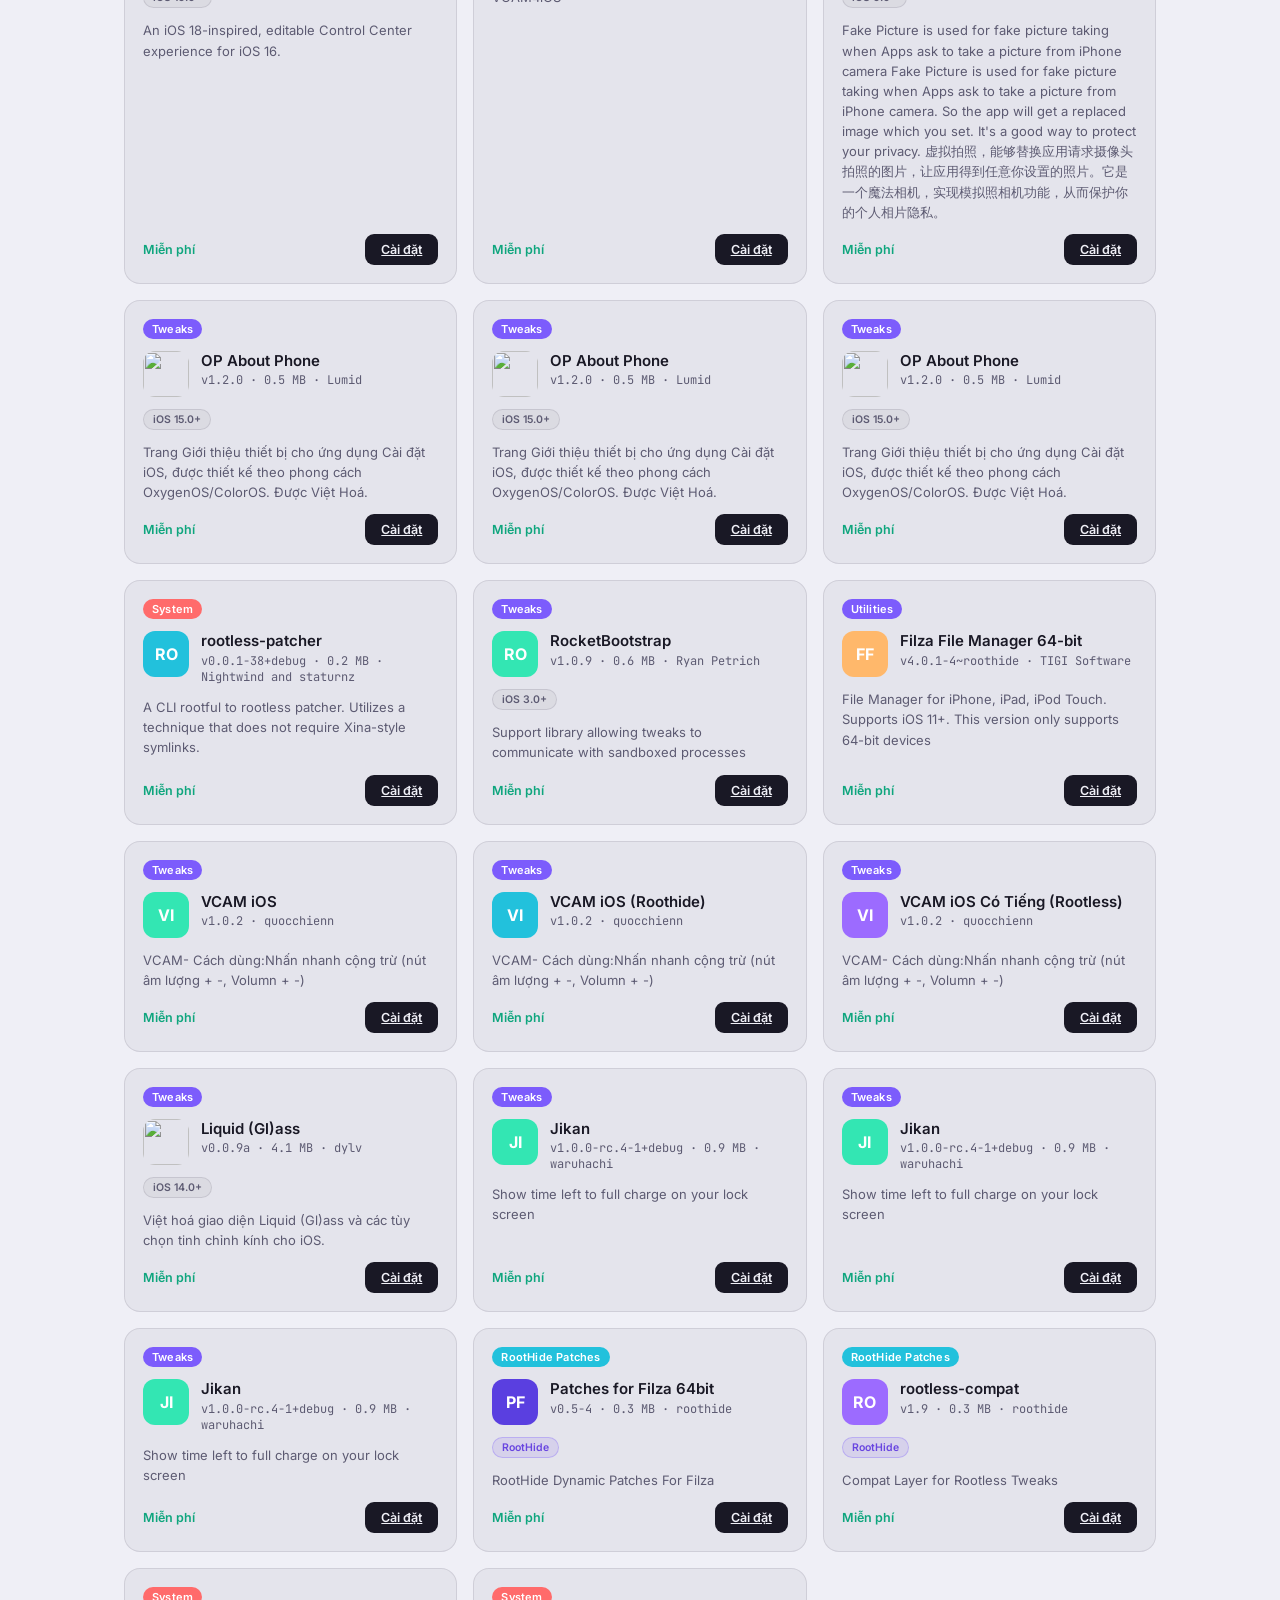
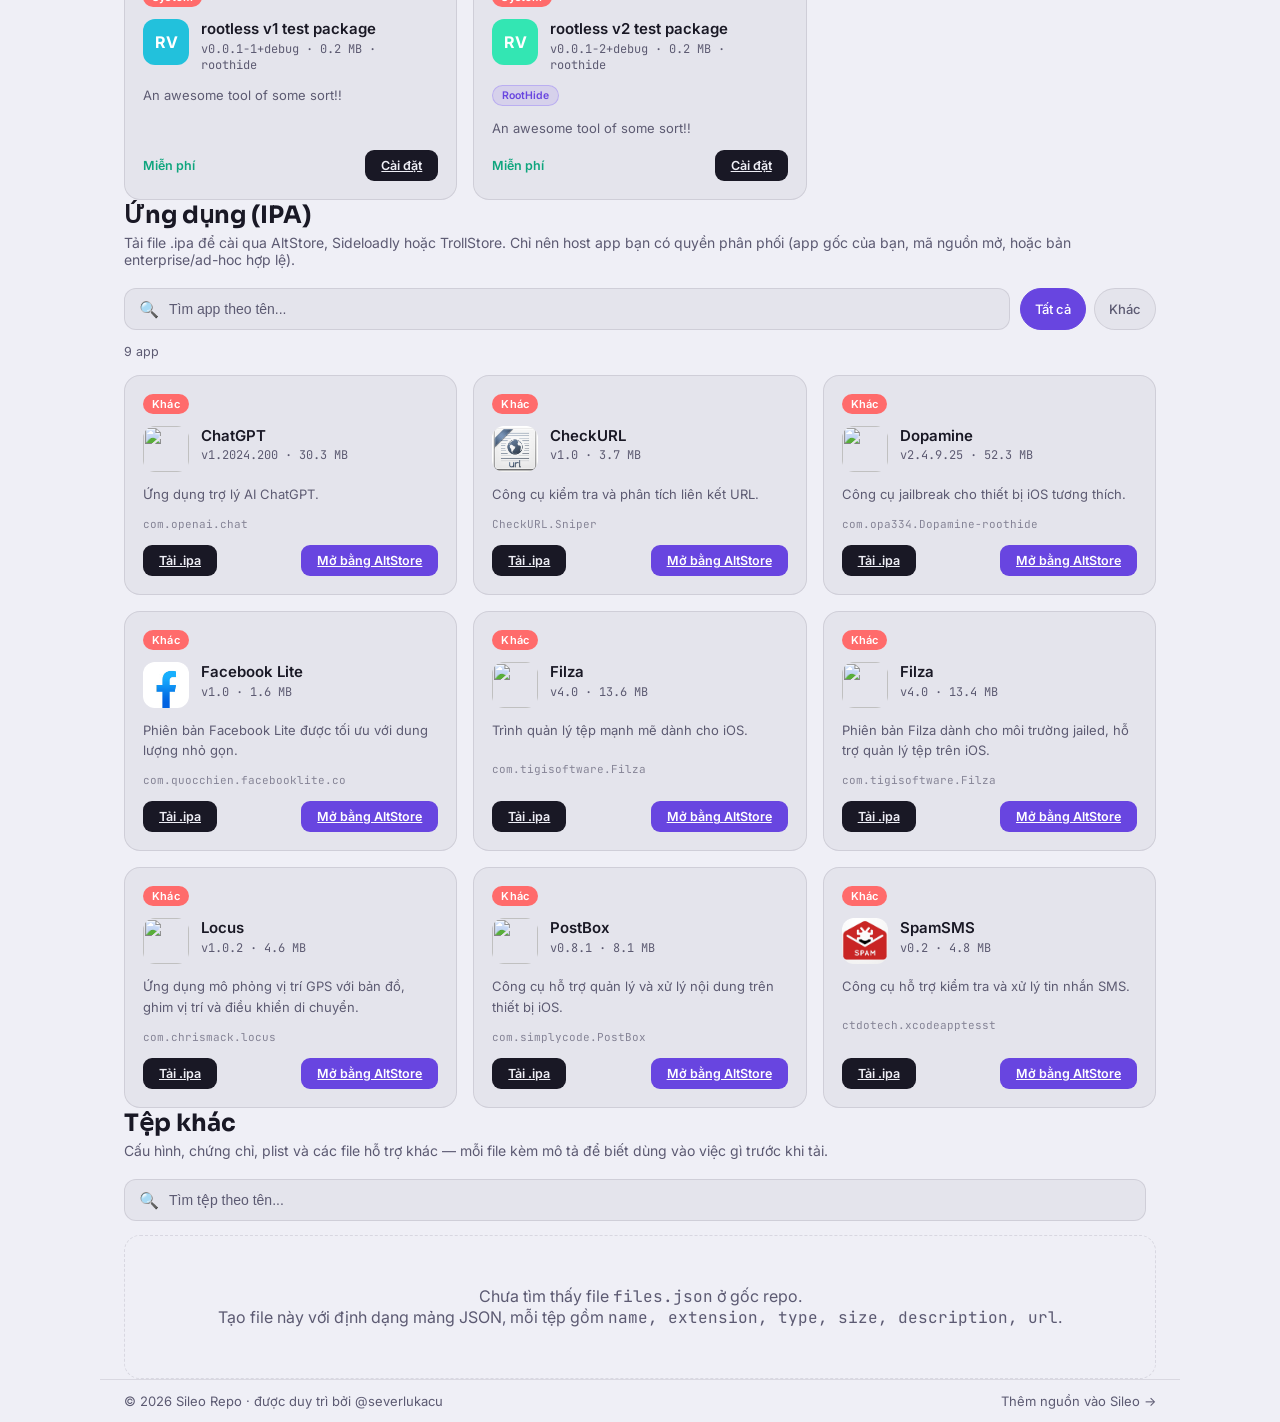
==== commit 269e0005: "Update index.html" ====
--- a/index.html
+++ b/index.html
@@ -21,7 +21,7 @@
       <a href="#apps-list">Ứng dụng</a>
       <a href="#files-list">Tệp khác</a>
       <a href="#source-url-section">Nguồn</a>
-      <a href="https://youtube.com/@quocchienn?si=WeDy0l4Nu4A_HMe1" target="_blank" rel="noopener">YouTube</a>
+      <a href="https://github.com/severlukacu-dotcom/quocchienn" target="_blank" rel="noopener">GitHub</a>
     </div>
     <div class="nav-actions">
       <button id="theme-toggle" aria-label="Chuyển giao diện sáng / tối">🌙</button>
@@ -34,7 +34,7 @@
   <a href="#apps-list">Ứng dụng</a>
   <a href="#files-list">Tệp khác</a>
   <a href="#source-url-section">Nguồn</a>
-  <a href="https://youtube.com/@quocchienn?si=WeDy0l4Nu4A_HMe1" target="_blank" rel="noopener">YouTube</a>
+  <a href="https://github.com/severlukacu-dotcom/quocchienn" target="_blank" rel="noopener">GitHub</a>
 </nav>
 
 <main class="container">
@@ -145,7 +145,7 @@
 </main>
 
 <footer class="container">
-  <p>© 2026 Sileo Repo · được duy trì bởi <a href="https://t.me/QuocChienn" target="_blank" rel="noopener">@quocchienn</a></p>
+  <p>© 2026 Sileo Repo · được duy trì bởi <a href="https://github.com/severlukacu-dotcom" target="_blank" rel="noopener">@severlukacu</a></p>
   <p><a href="sileo://source/https://severlukacu-dotcom.github.io/quocchienn/">Thêm nguồn vào Sileo →</a></p>
 </footer>
 
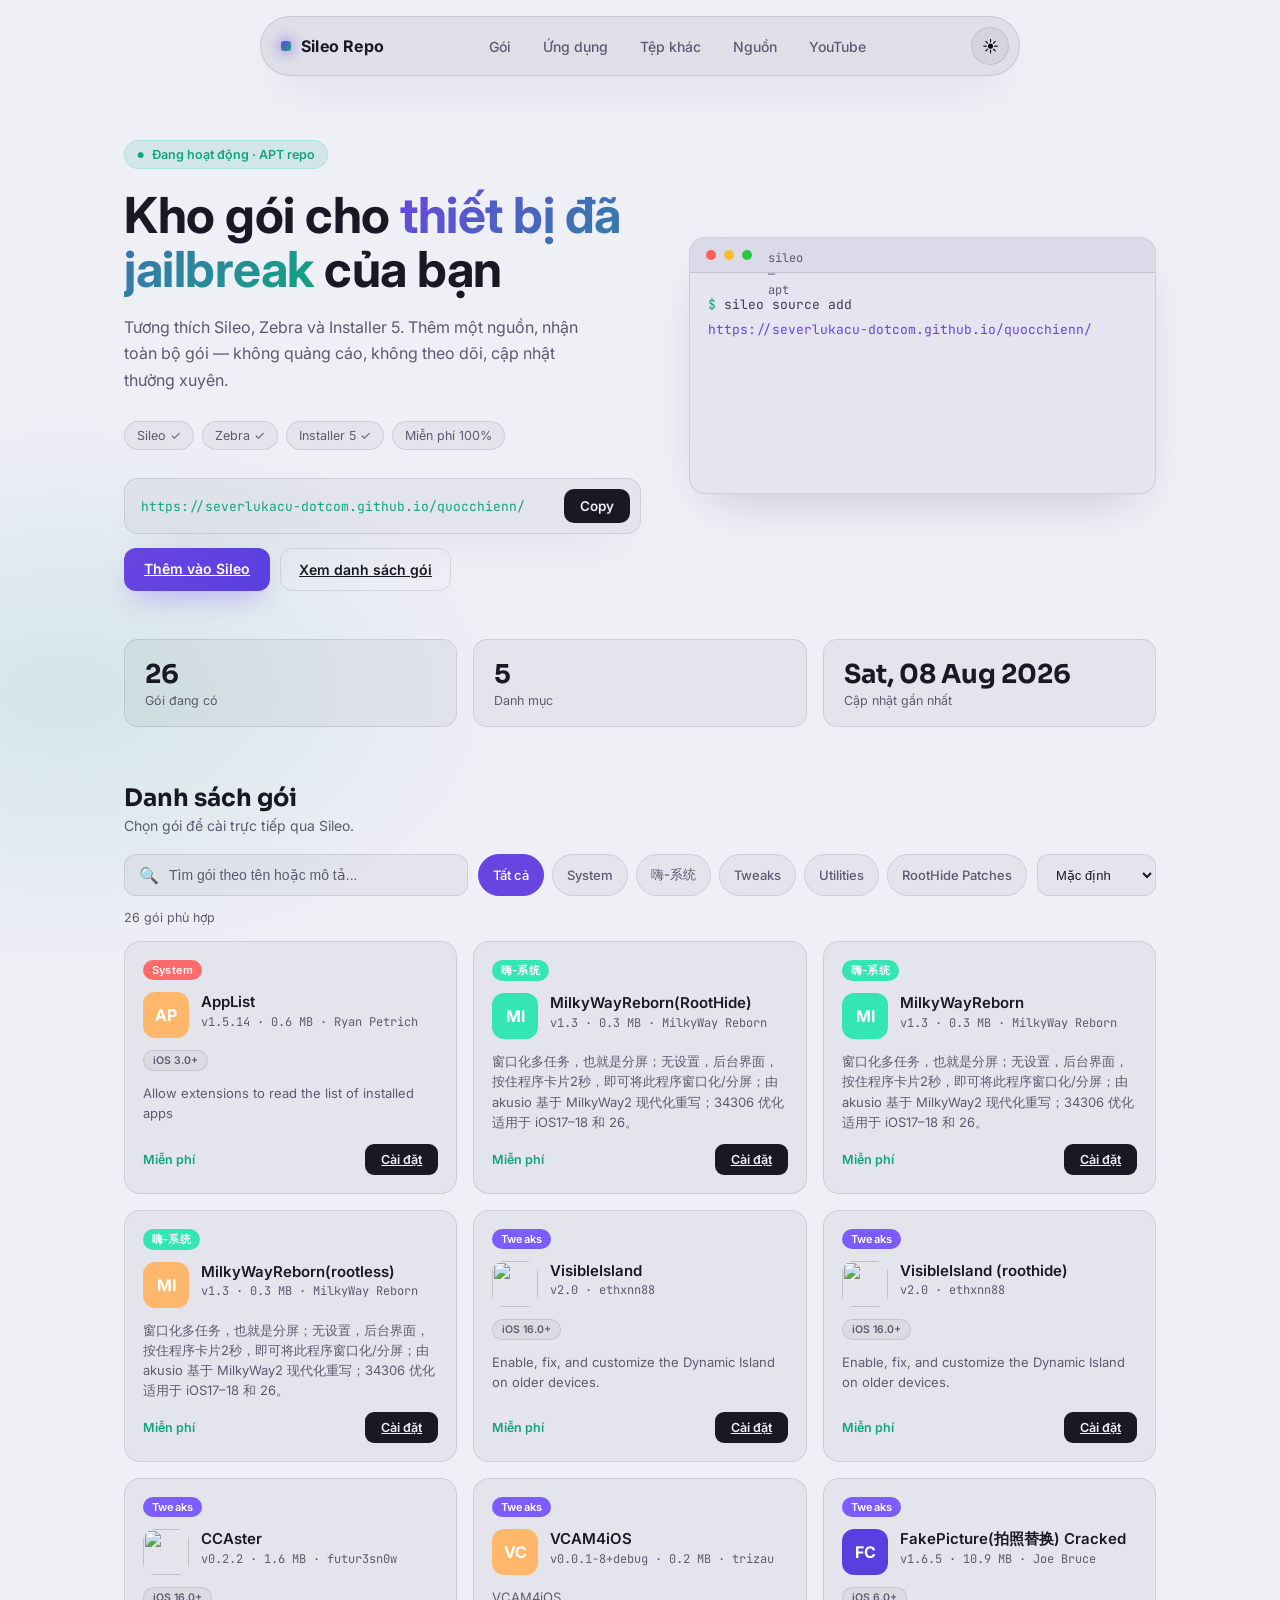
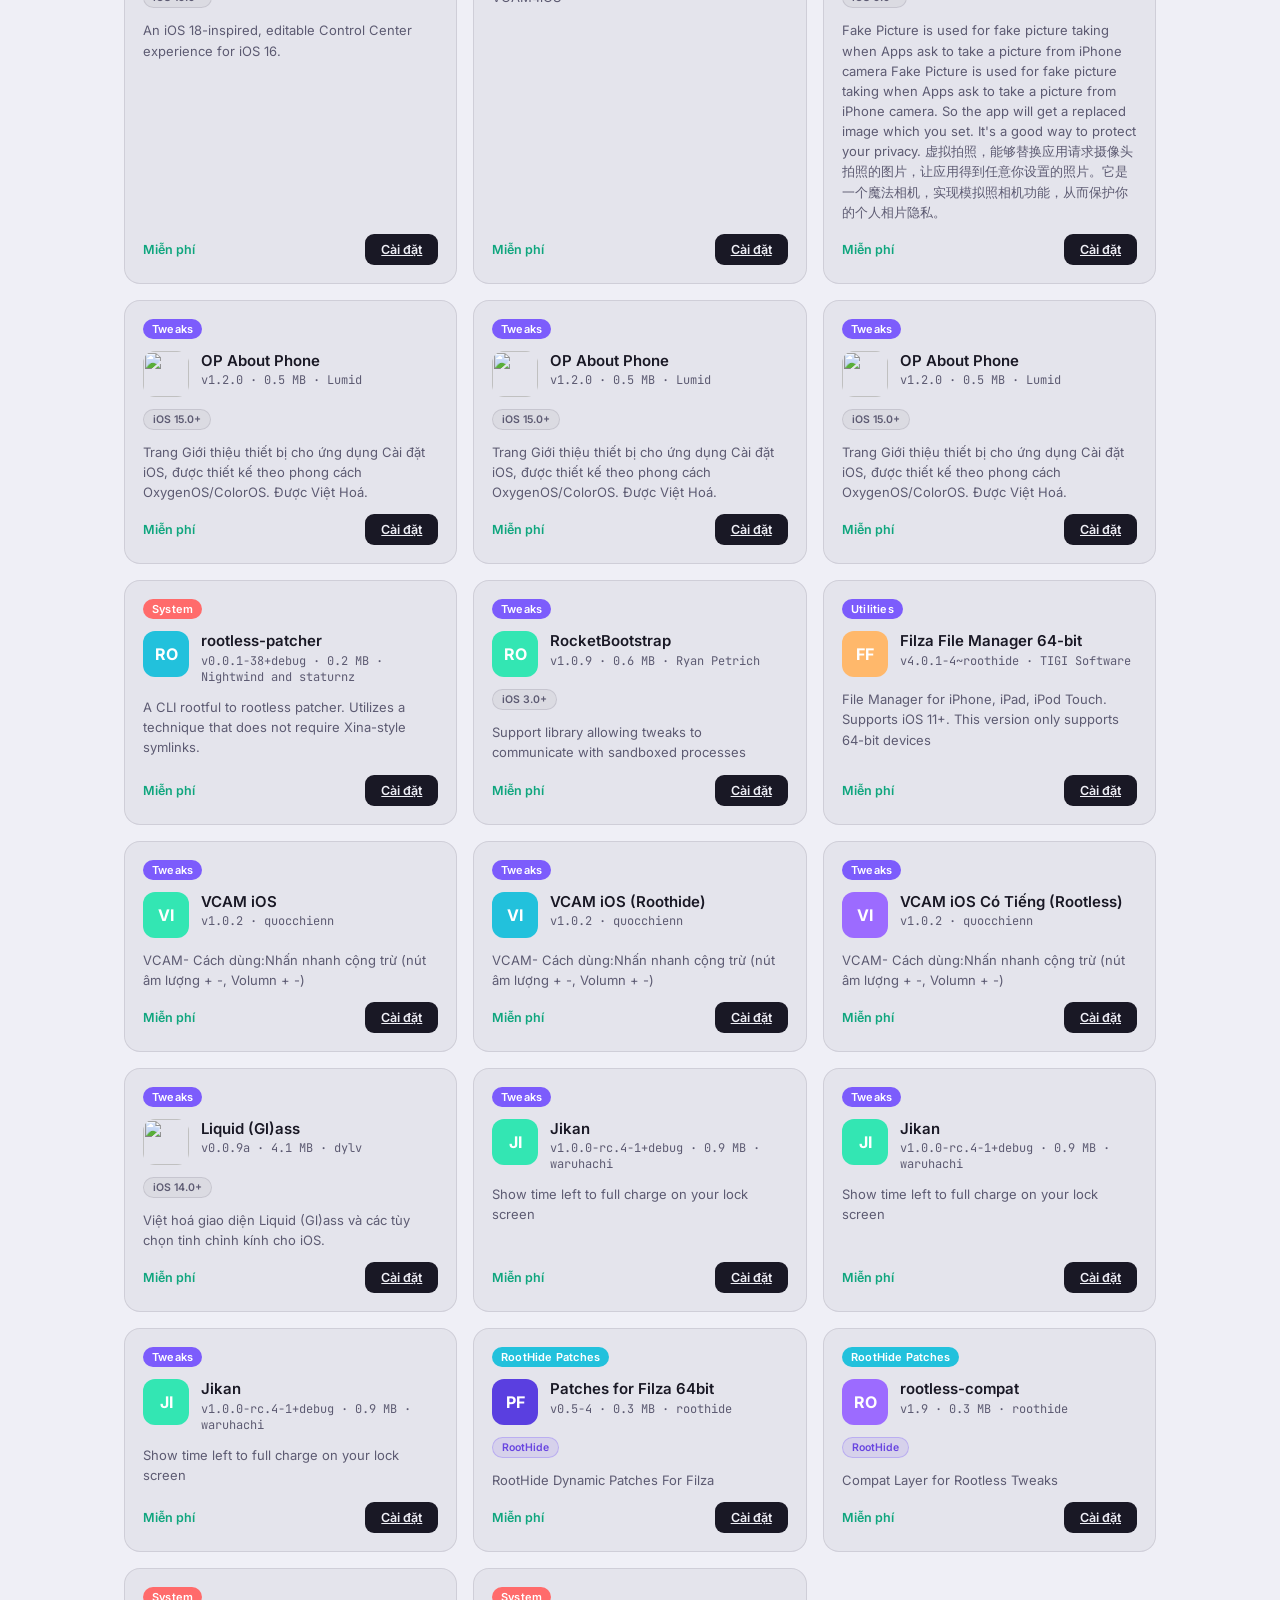
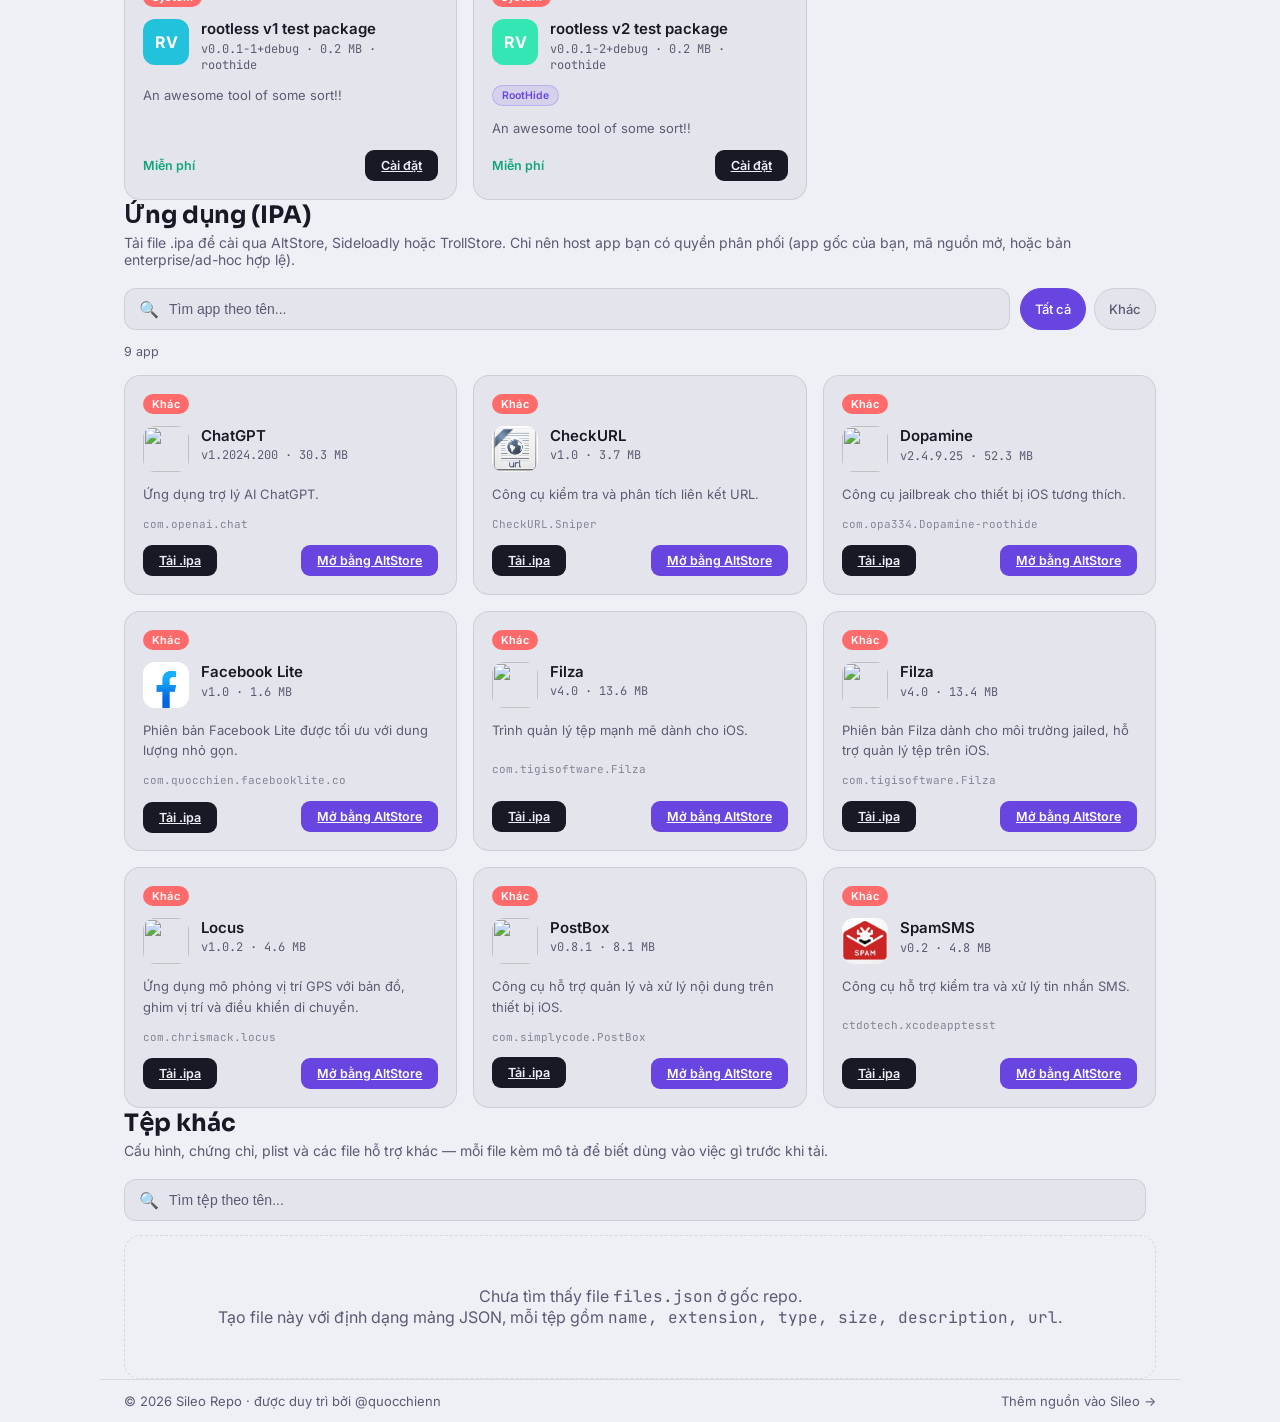
==== commit 59537299: "Update index.html" ====
--- a/index.html
+++ b/index.html
@@ -21,7 +21,7 @@
       <a href="#apps-list">Ứng dụng</a>
       <a href="#files-list">Tệp khác</a>
       <a href="#source-url-section">Nguồn</a>
-      <a href="https://github.com/severlukacu-dotcom/quocchienn" target="_blank" rel="noopener">GitHub</a>
+      <a href="https://youtube.com/@quocchienn?si=WeDy0l4Nu4A_HMe1" target="_blank" rel="noopener">YouTube</a>
     </div>
     <div class="nav-actions">
       <button id="theme-toggle" aria-label="Chuyển giao diện sáng / tối">🌙</button>
@@ -34,7 +34,7 @@
   <a href="#apps-list">Ứng dụng</a>
   <a href="#files-list">Tệp khác</a>
   <a href="#source-url-section">Nguồn</a>
-  <a href="https://github.com/severlukacu-dotcom/quocchienn" target="_blank" rel="noopener">GitHub</a>
+  <a href="https://youtube.com/@quocchienn?si=WeDy0l4Nu4A_HMe1" target="_blank" rel="noopener">YouTube</a>
 </nav>
 
 <main class="container">
@@ -120,7 +120,6 @@
 
     <p class="result-count" id="app-result-count"></p>
     <div class="package-grid" id="app-grid"></div>
-  </section>
 
   <section class="packages" id="files-list">
     <div class="section-head">
@@ -140,12 +139,11 @@
 
     <p class="result-count" id="file-result-count"></p>
     <div class="package-grid" id="file-grid"></div>
-  </section>
 
 </main>
 
 <footer class="container">
-  <p>© 2026 Sileo Repo · được duy trì bởi <a href="https://github.com/severlukacu-dotcom" target="_blank" rel="noopener">@severlukacu</a></p>
+  <p>© 2026 Sileo Repo · được duy trì bởi <a href="https://t.me/QuocChienn" target="_blank" rel="noopener">@quocchienn</a></p>
   <p><a href="sileo://source/https://severlukacu-dotcom.github.io/quocchienn/">Thêm nguồn vào Sileo →</a></p>
 </footer>
 
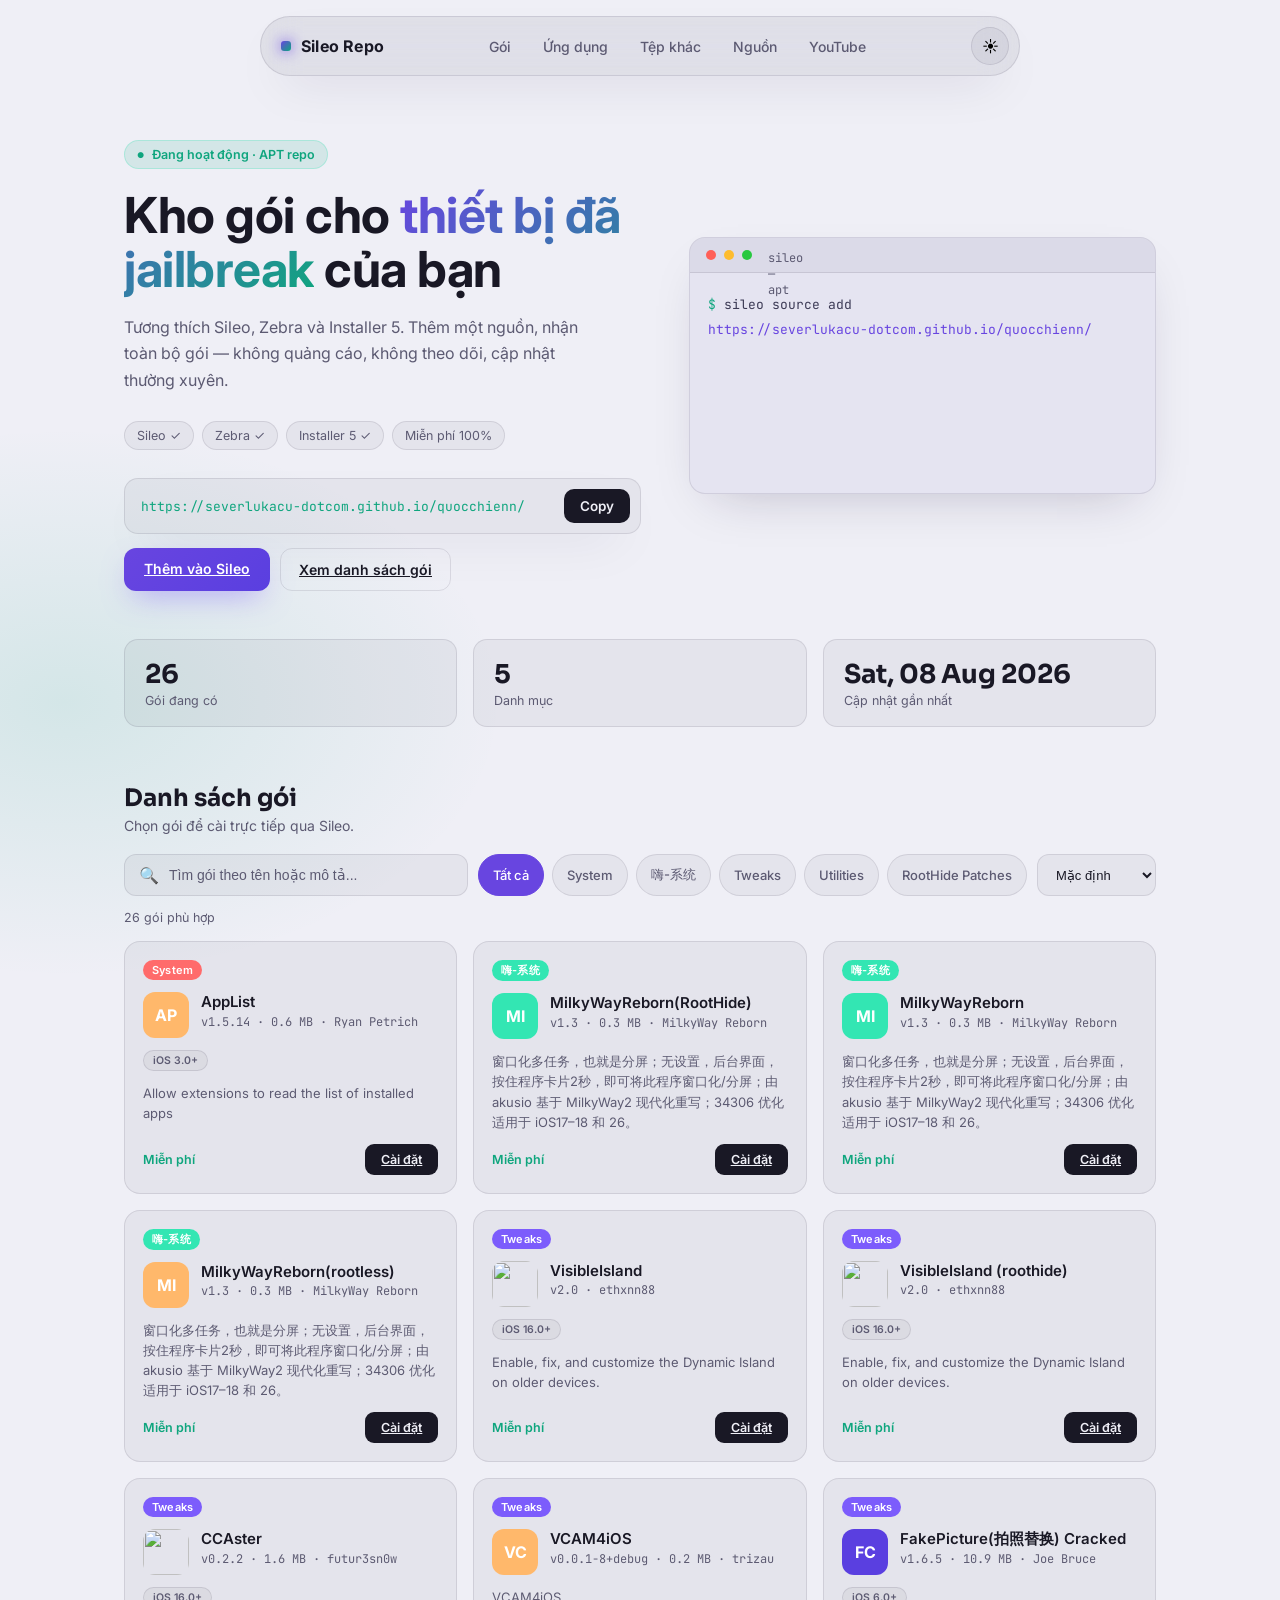
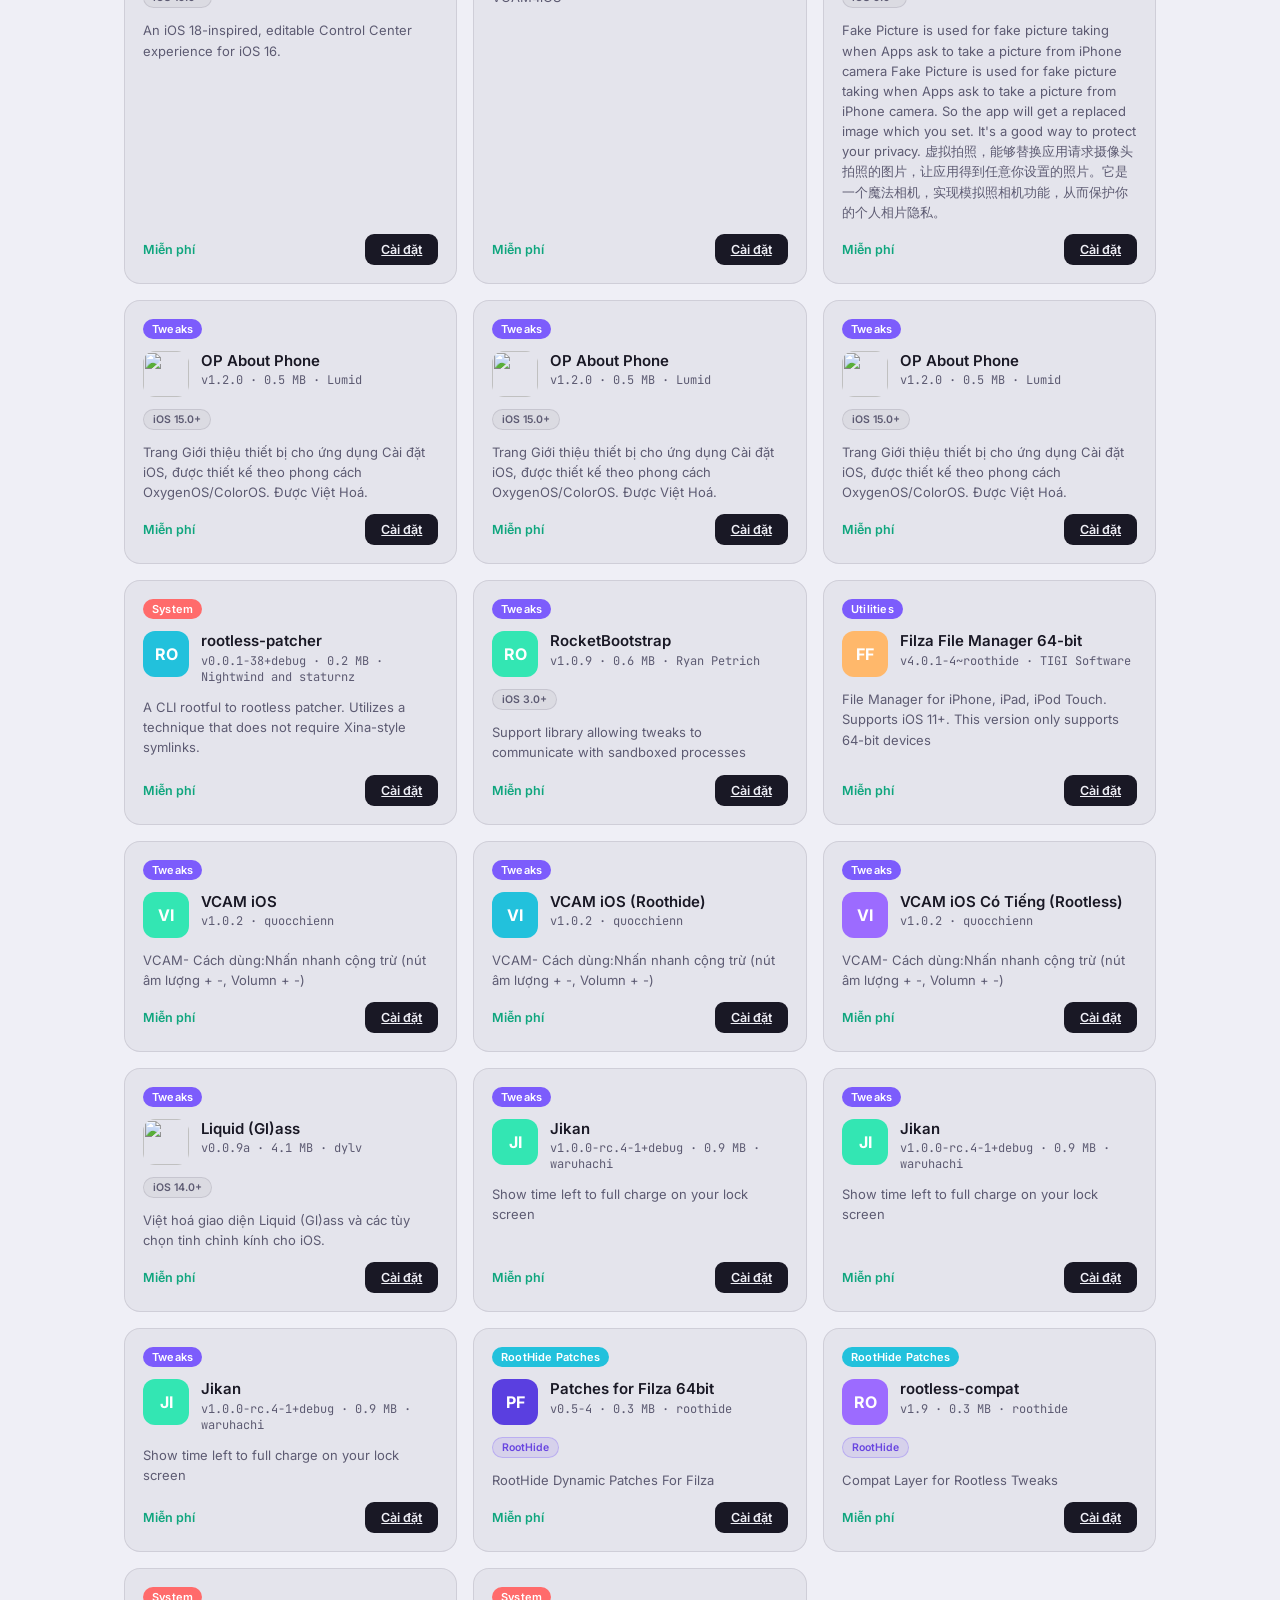
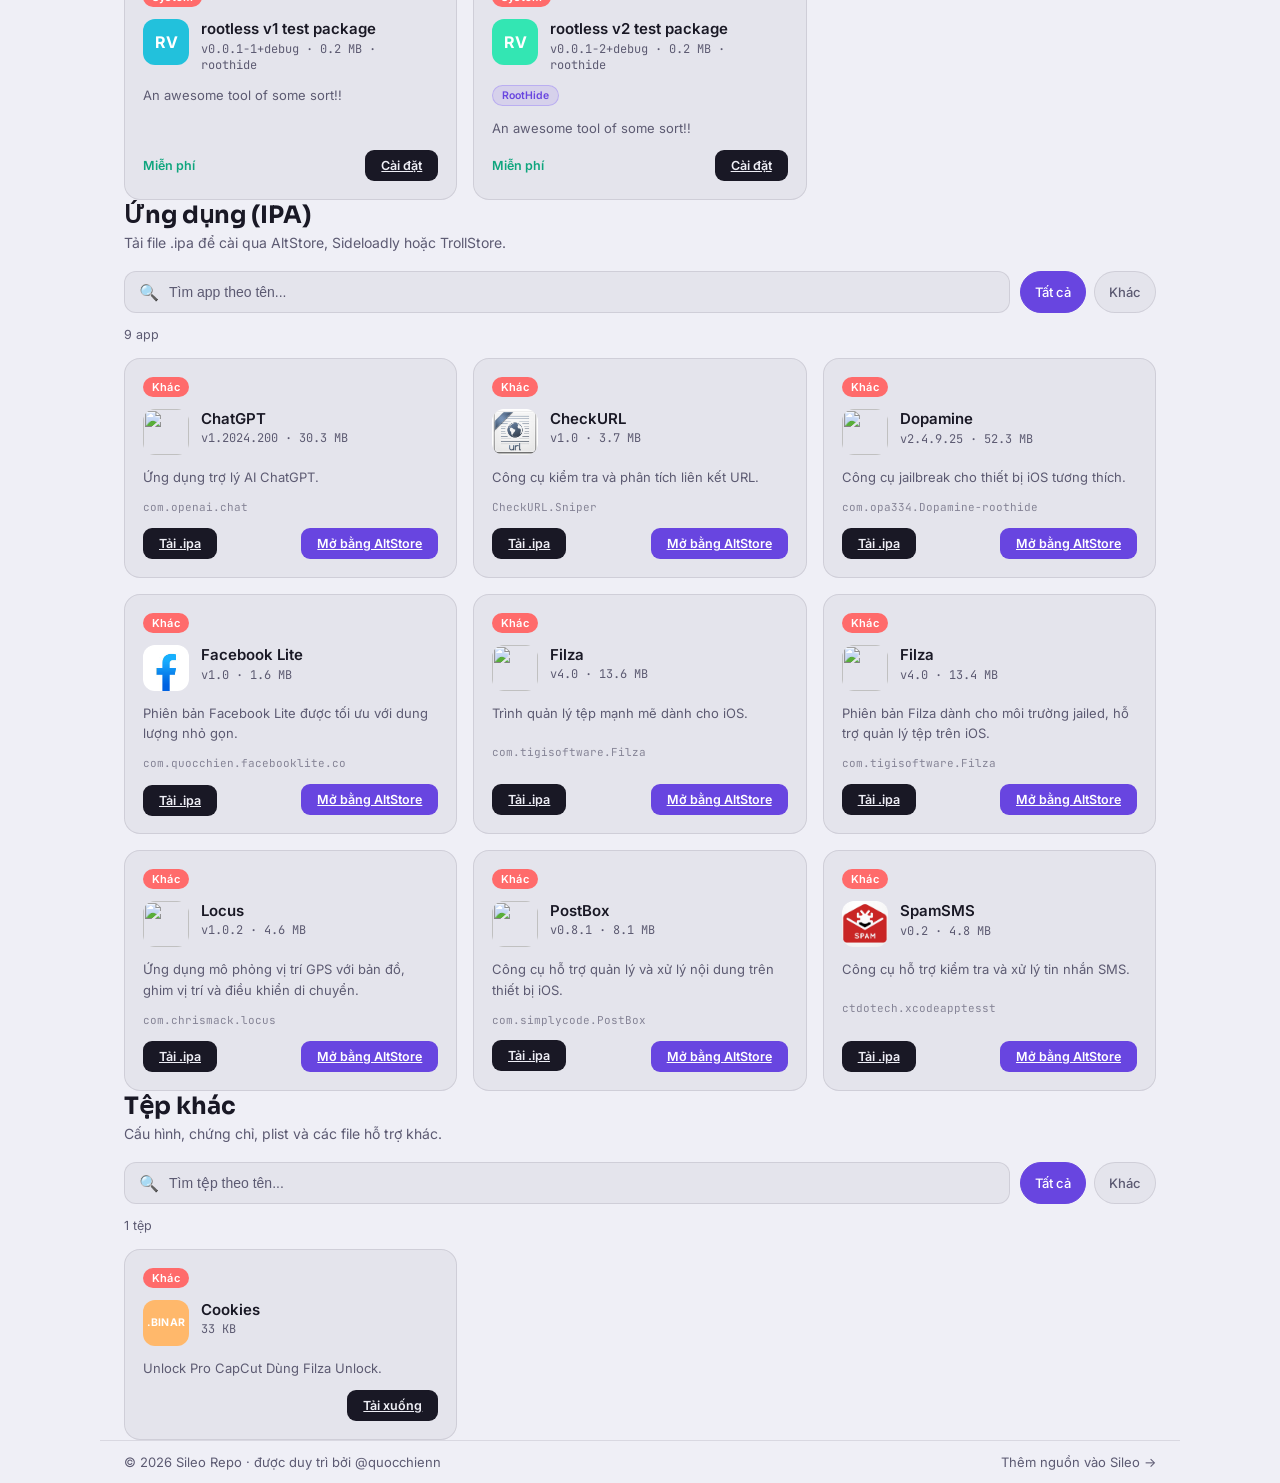
==== commit e0d7267a: "g" ====
--- a/index.html
+++ b/index.html
@@ -106,7 +106,7 @@
     <div class="section-head">
       <div>
         <h3>Ứng dụng (IPA)</h3>
-        <p>Tải file .ipa để cài qua AltStore, Sideloadly hoặc TrollStore. Chỉ nên host app bạn có quyền phân phối (app gốc của bạn, mã nguồn mở, hoặc bản enterprise/ad-hoc hợp lệ).</p>
+        <p>Tải file .ipa để cài qua AltStore, Sideloadly hoặc TrollStore.</p>
       </div>
     </div>
 
@@ -125,7 +125,7 @@
     <div class="section-head">
       <div>
         <h3>Tệp khác</h3>
-        <p>Cấu hình, chứng chỉ, plist và các file hỗ trợ khác — mỗi file kèm mô tả để biết dùng vào việc gì trước khi tải.</p>
+        <p>Cấu hình, chứng chỉ, plist và các file hỗ trợ khác.</p>
       </div>
     </div>
 
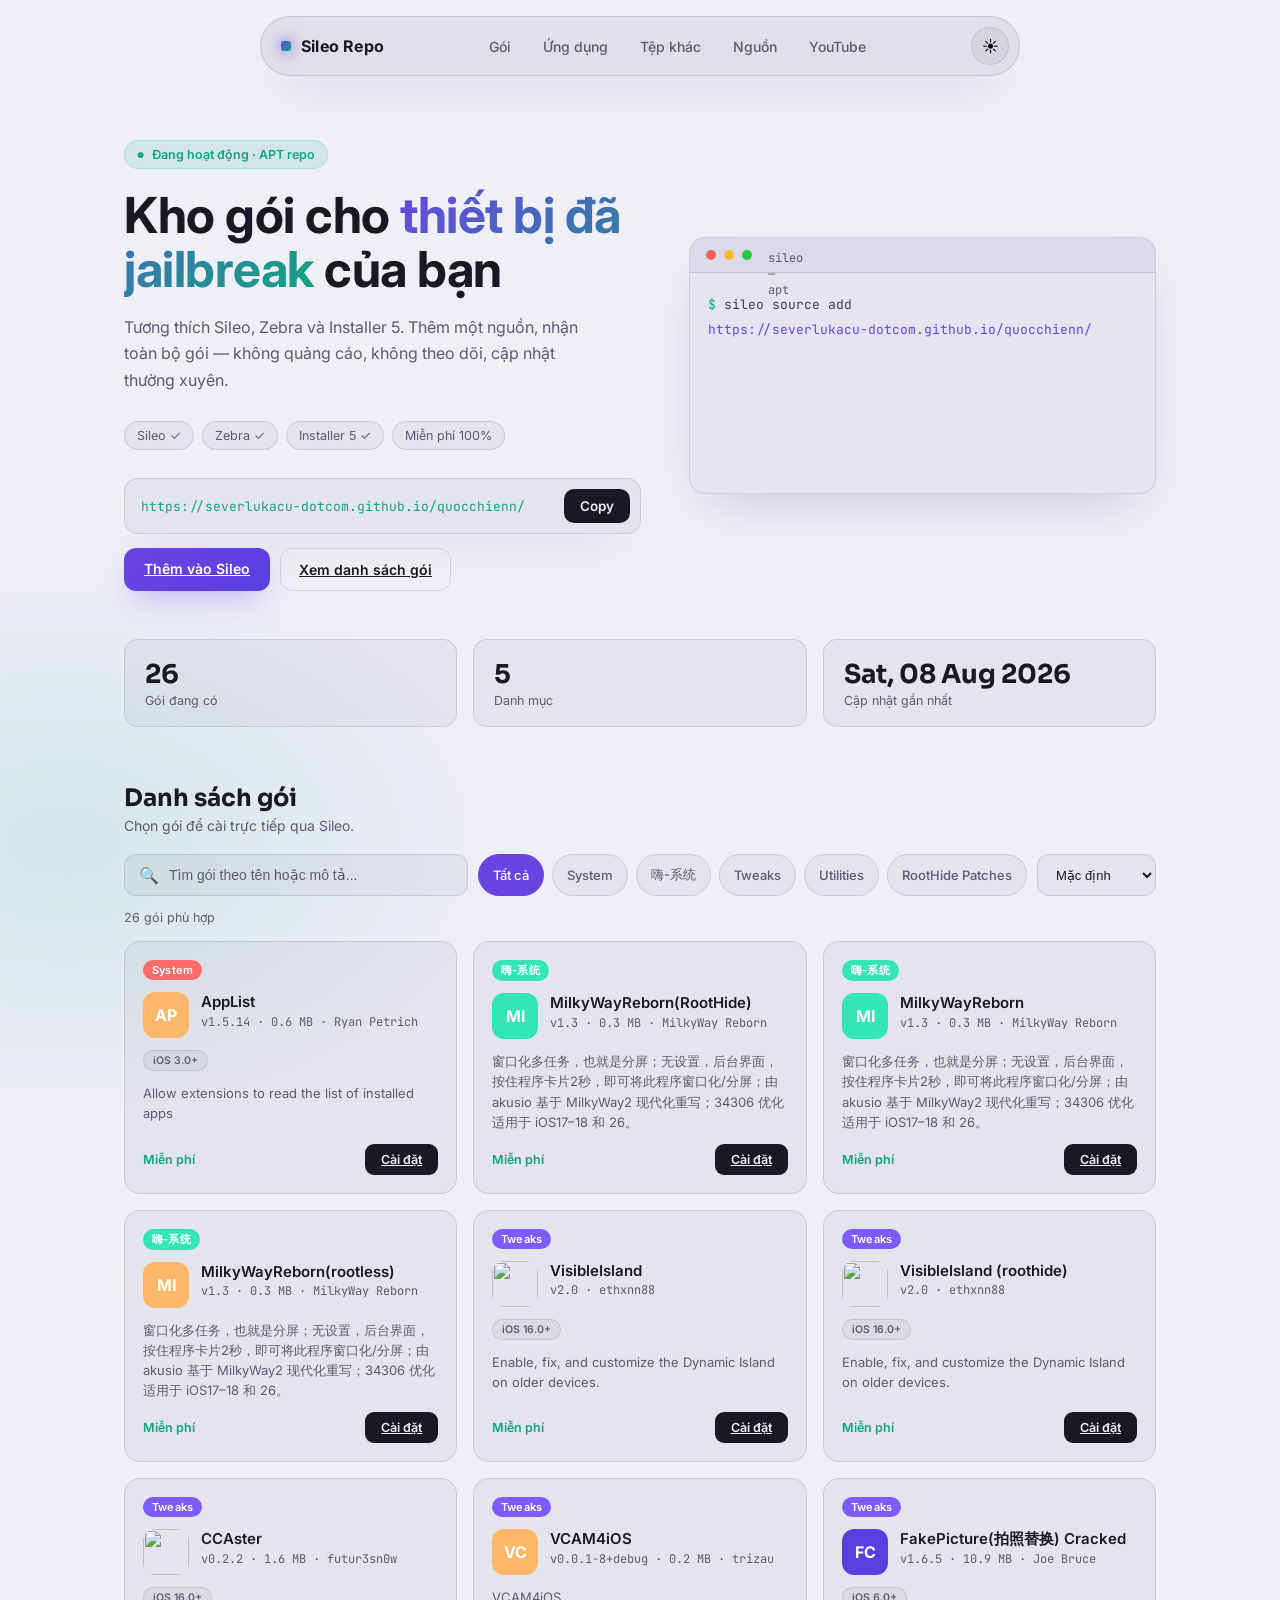
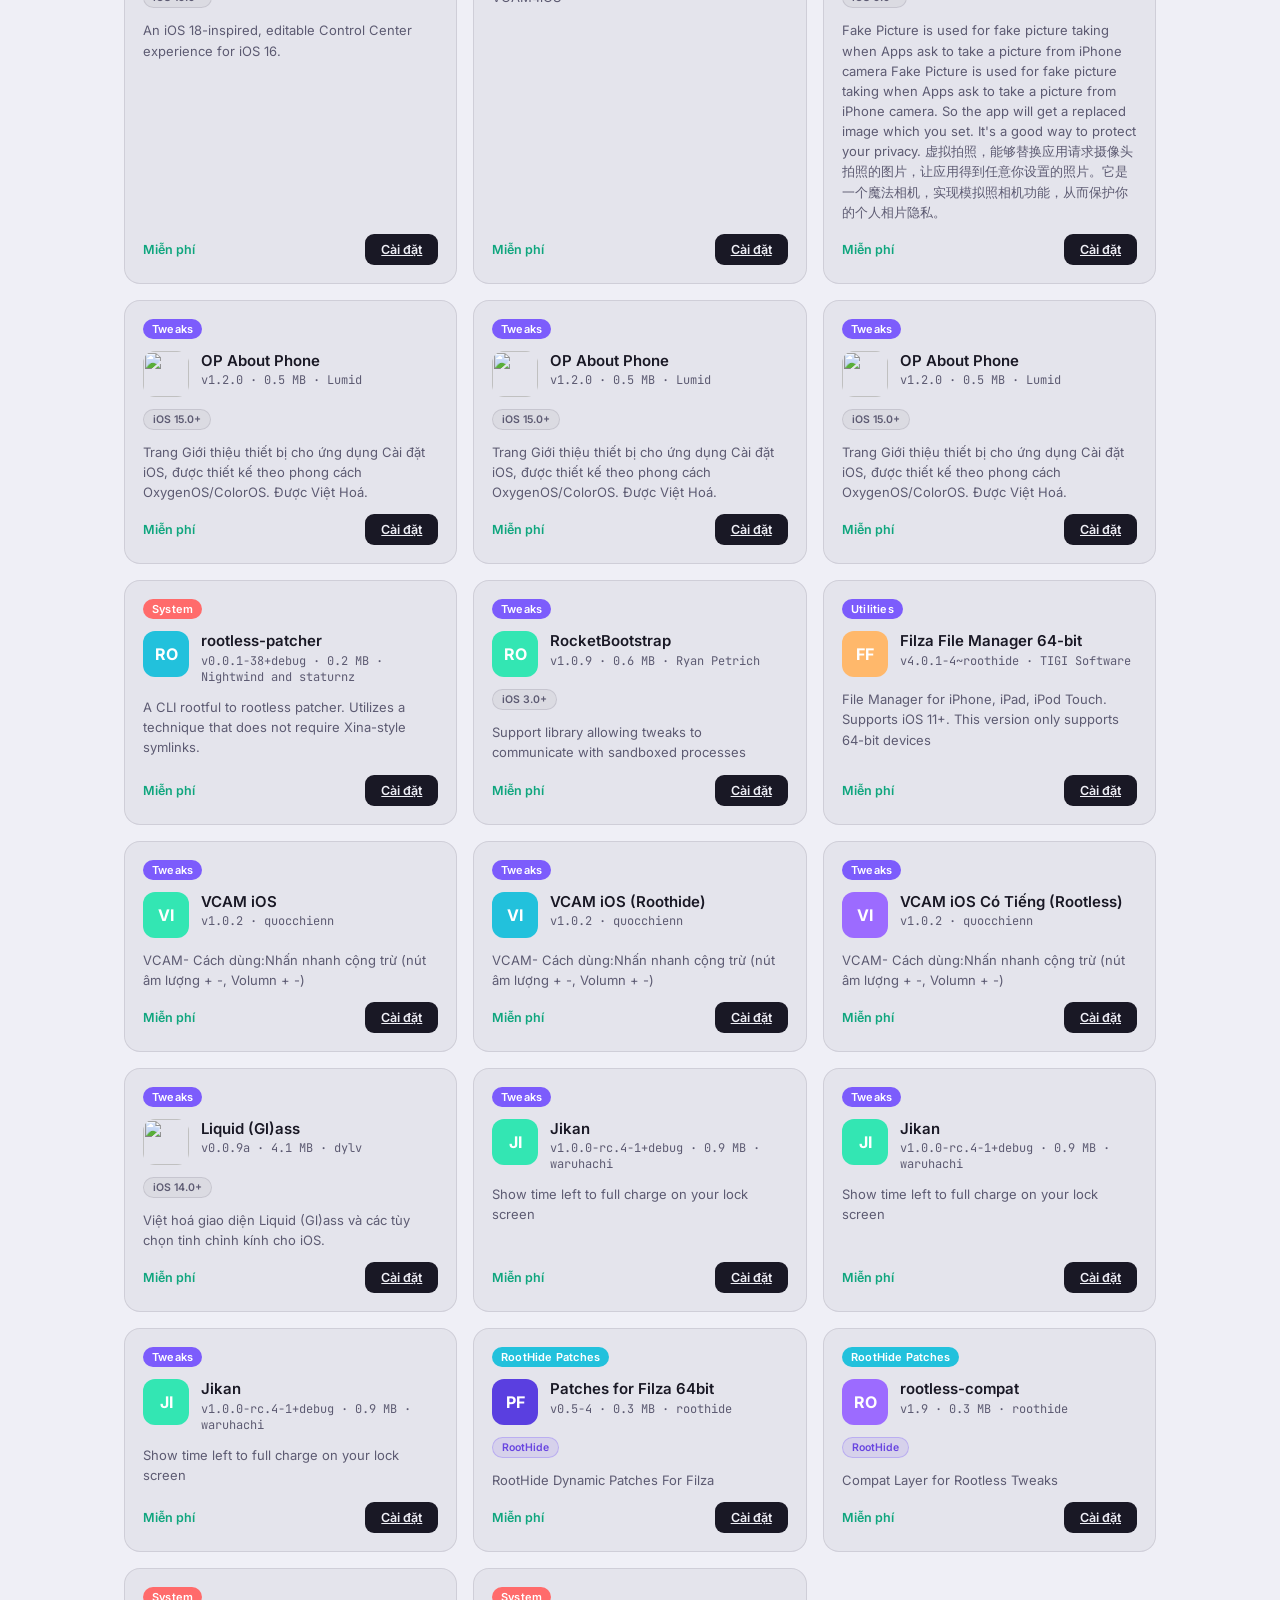
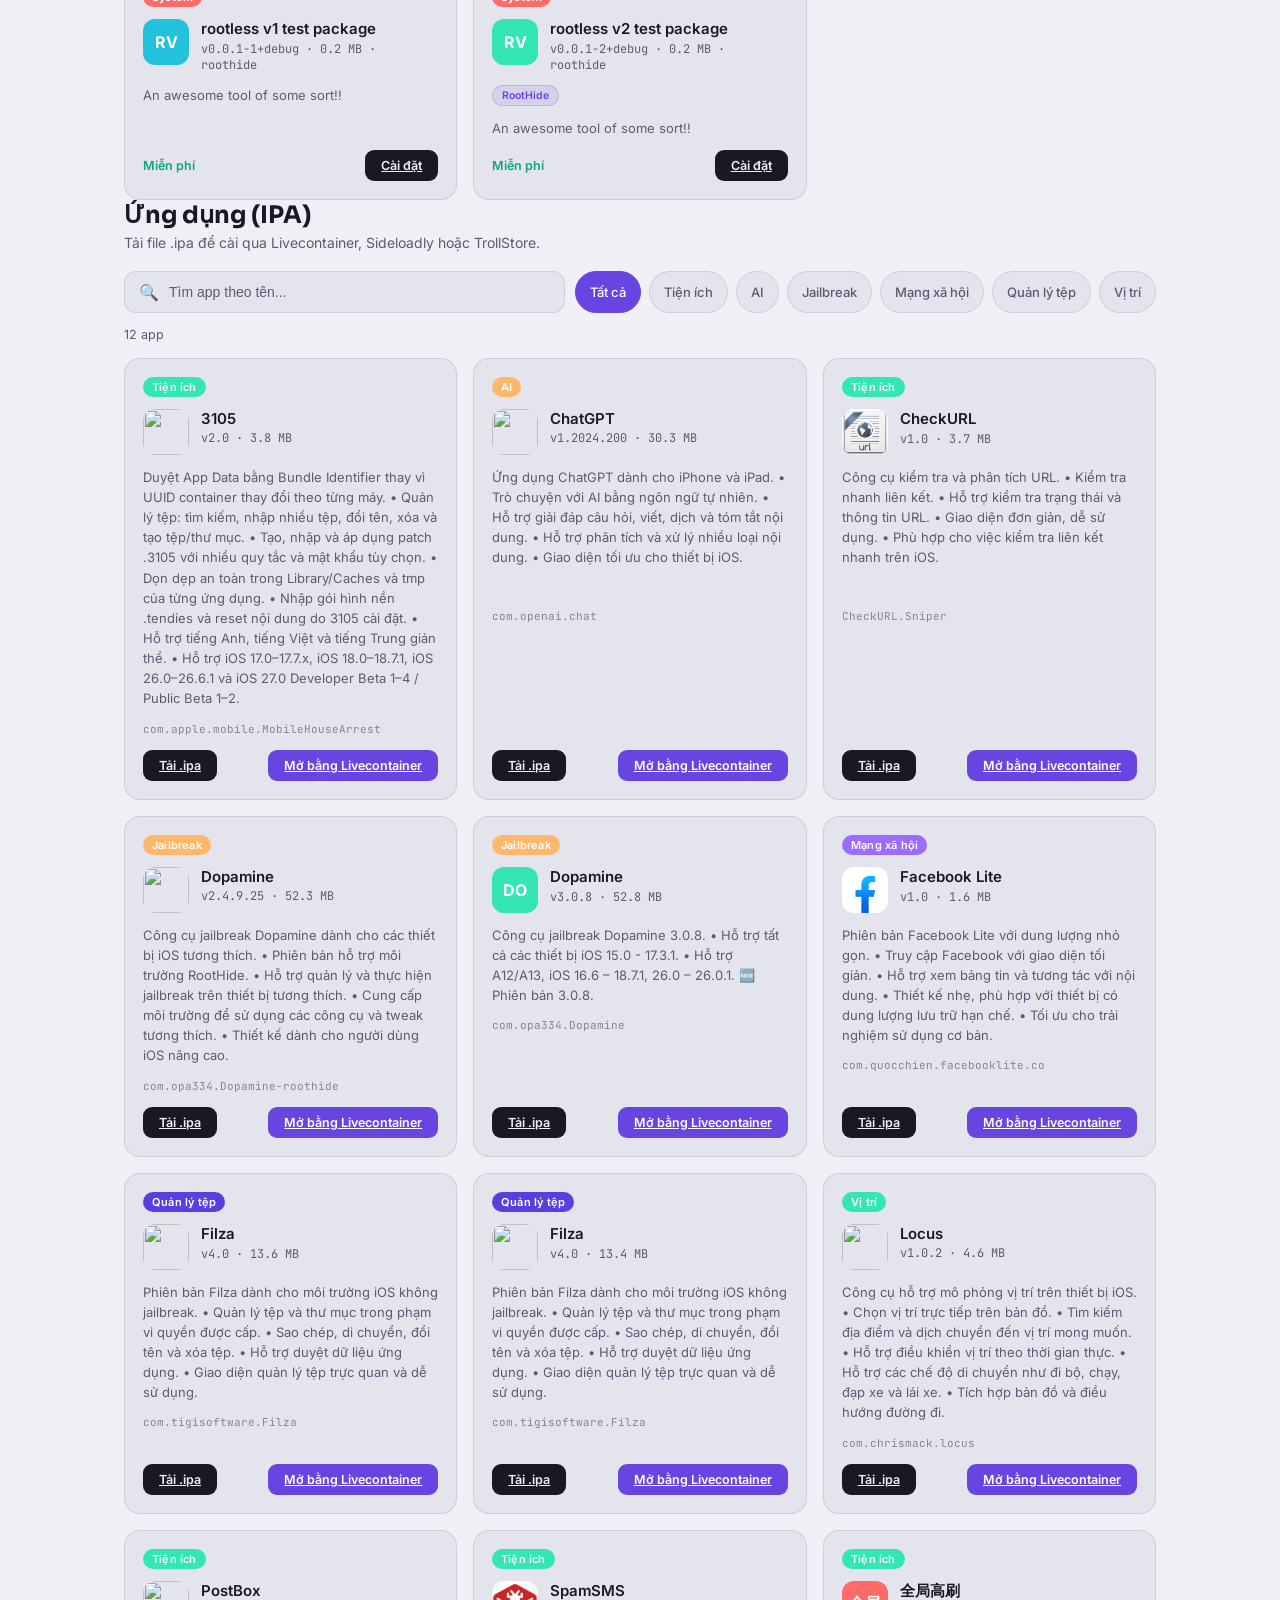
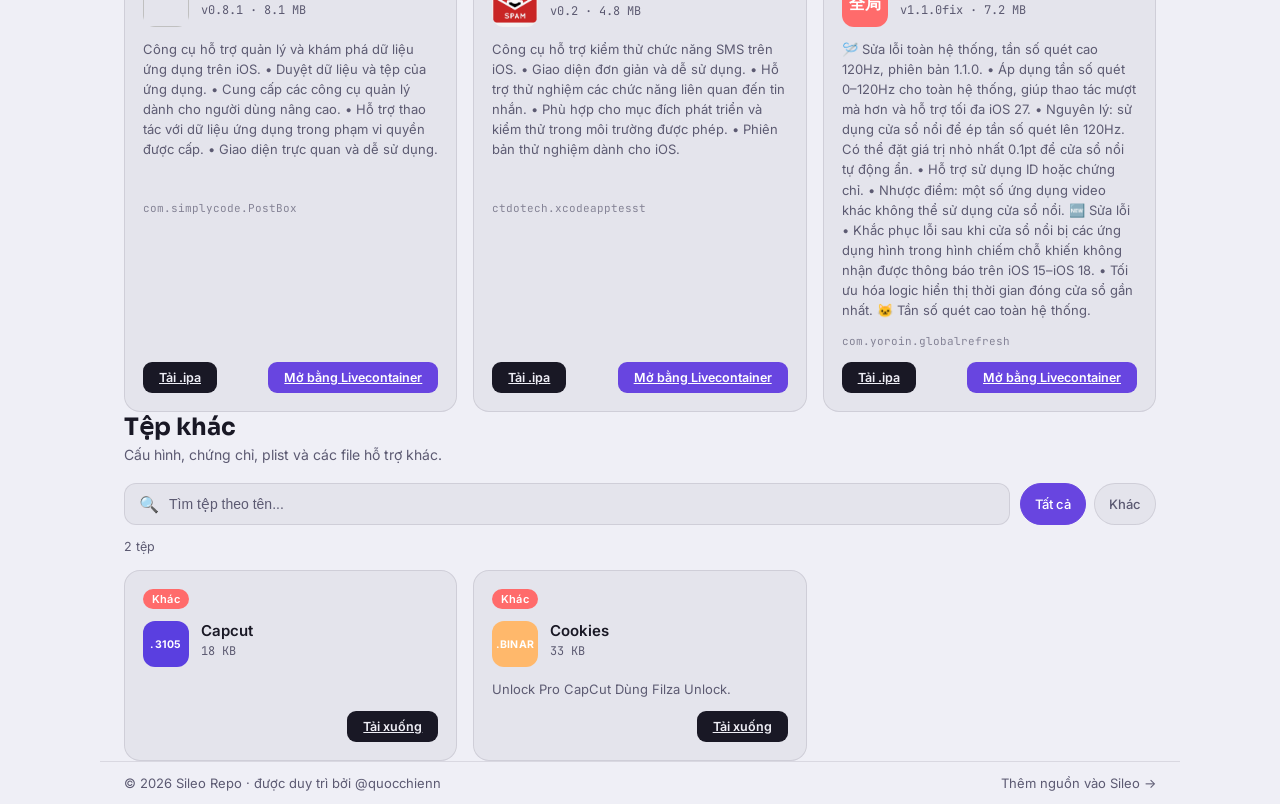
==== commit 1cf35e4d: "Update index.html" ====
--- a/index.html
+++ b/index.html
@@ -106,7 +106,7 @@
     <div class="section-head">
       <div>
         <h3>Ứng dụng (IPA)</h3>
-        <p>Tải file .ipa để cài qua AltStore, Sideloadly hoặc TrollStore.</p>
+        <p>Tải file .ipa để cài qua Livecontainer, Sideloadly hoặc TrollStore.</p>
       </div>
     </div>
 
